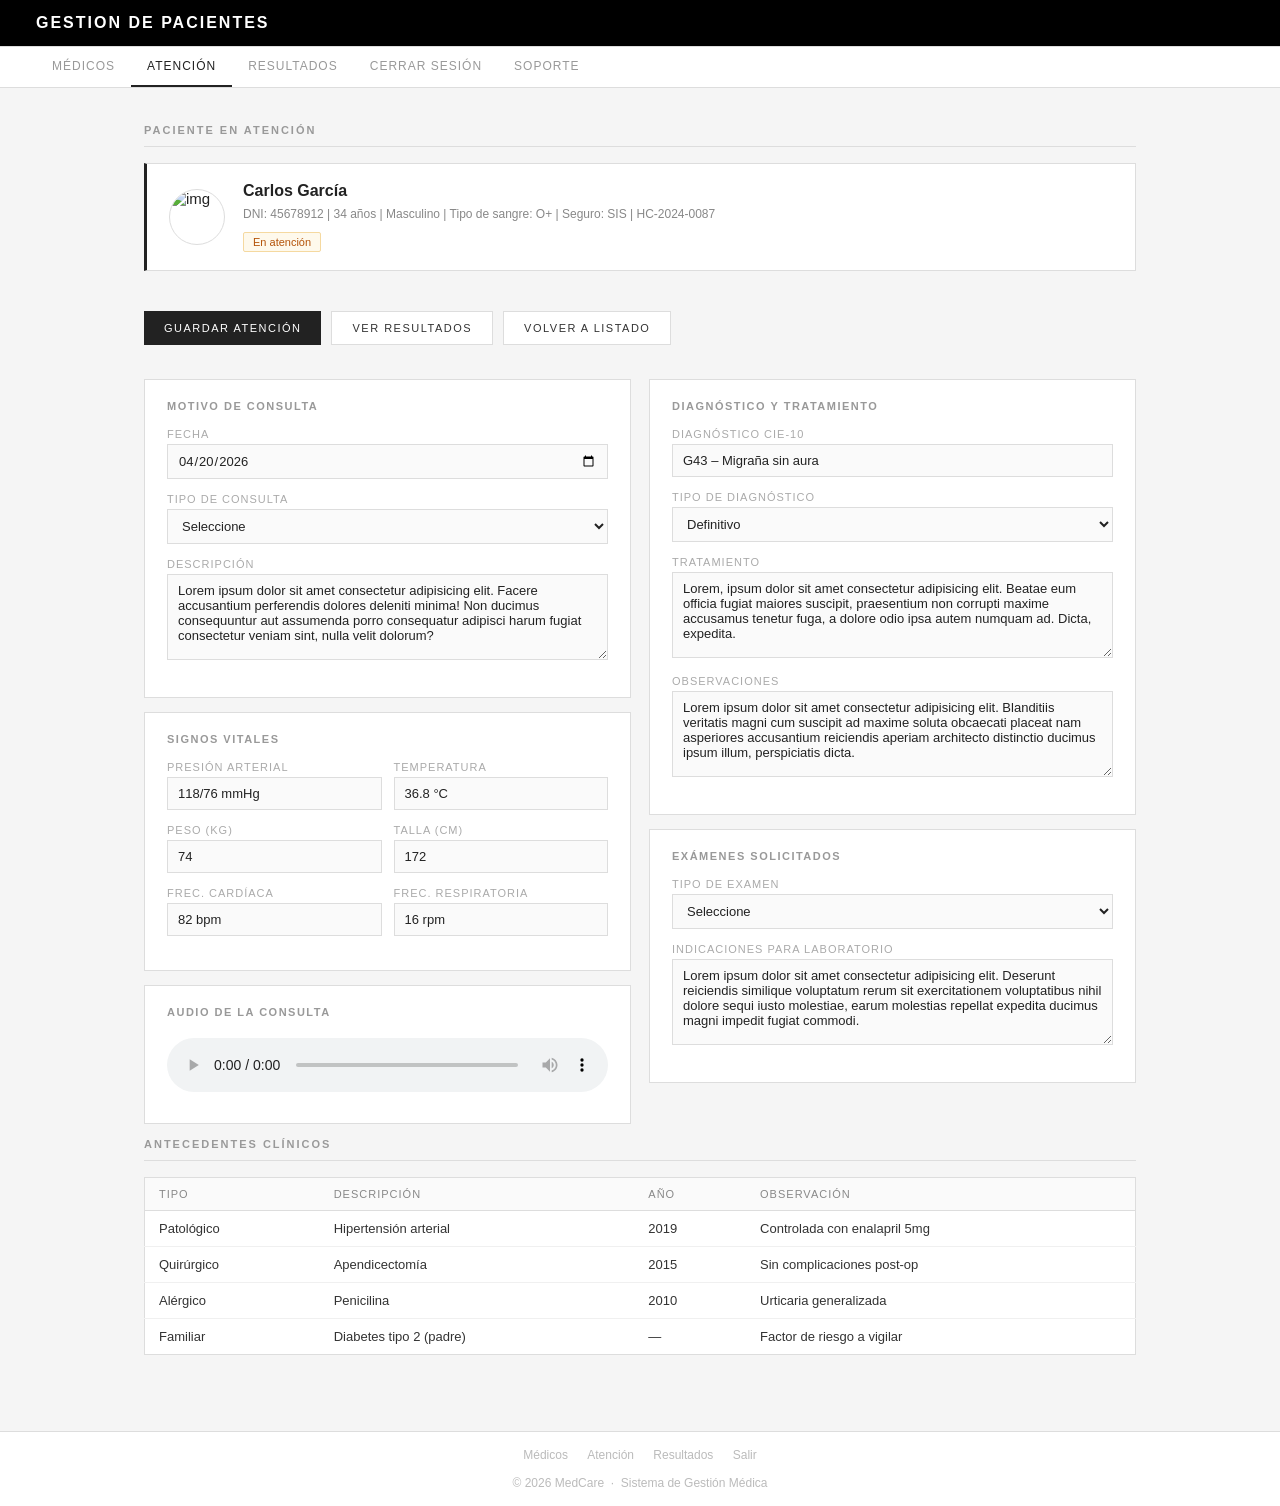
==== atencion.html @ 83760e90 "Add files via upload" ====
<!DOCTYPE html>
<html lang="es">
<head>
  <meta charset="UTF-8" />
  <meta name="viewport" content="width=device-width, initial-scale=1.0" />
  <meta name="description" content="Gestion de Pacientes" />
  <meta name="author" content="efernandez" />
 <title>Atencion</title>
  <style>
    * { box-sizing: border-box; margin: 0; padding: 0; }

    body {
      background-color: #f5f5f5;
      font-family: Arial, sans-serif;
      font-size: 15px;
      color: #222;
      min-height: 100vh;
      display: flex;
      flex-direction: column;
    }

    a { color: #1a56a0; text-decoration: none; }
    a:hover { text-decoration: underline; }

    /* HEADER */
    header {
      background-color: black;
      border-bottom: 1px solid #ddd;
      padding: 14px 36px;
      display: flex;
      align-items: center;
      justify-content: space-between;
    }
    header h1 {
      font-size: 16px;
      font-weight: bold;
      letter-spacing: 2px;
      text-transform: uppercase;
      color: white;
    }
    header span { font-size: 12px; color: #999; }

    /* NAV */
    nav {
      background-color: #fff;
      border-bottom: 1px solid #ddd;
      padding: 0 36px;
    }
    nav ul { list-style: none; display: flex; }
    nav ul li a {
      display: block;
      padding: 12px 16px;
      font-size: 12px;
      letter-spacing: 1px;
      text-transform: uppercase;
      color: #999;
      border-bottom: 2px solid transparent;
    }
    nav ul li a:hover { color: #222; text-decoration: none; }
    nav ul li a.activo { color: #222; border-bottom-color: #222; }

    /* MAIN */
    main {
      flex: 1;
      max-width: 1040px;
      margin: 36px auto;
      padding: 0 24px;
      width: 100%;
    }

    /* SECCIÓN */
    section { margin-bottom: 40px; }
    section h2 {
      font-size: 11px;
      letter-spacing: 2px;
      text-transform: uppercase;
      color: #999;
      margin-bottom: 16px;
      padding-bottom: 10px;
      border-bottom: 1px solid #ddd;
    }

    /* CARD PACIENTE */
    .paciente-card {
      background-color: #fff;
      border: 1px solid #ddd;
      border-left: 3px solid #222;
      padding: 18px 22px;
      display: flex;
      align-items: center;
      gap: 18px;
    }
    .paciente-card img {
      width: 56px; height: 56px;
      border-radius: 50%;
      border: 1px solid #ddd;
      object-fit: cover;
    }
    .pac-nombre { font-size: 16px; font-weight: bold; margin-bottom: 4px; }
    .pac-datos  { font-size: 12px; color: #888; line-height: 1.8; }

    .badge {
      font-size: 11px;
      padding: 3px 9px;
      border-radius: 2px;
      display: inline-block;
      margin-top: 6px;
    }
    .b-naranja { background-color: #fef9ec; color: #b45309; border: 1px solid #f5d9a0; }
    .b-verde   { background-color: #eef6ee; color: #2e7d32; border: 1px solid #c3e6c3; }

    /* DOS COLUMNAS */
    .dos-col { display: flex; gap: 18px; flex-wrap: wrap; }
    .col { flex: 1; min-width: 280px; }

    /* BLOQUE */
    .bloque {
      background-color: #fff;
      border: 1px solid #ddd;
      padding: 20px 22px;
      margin-bottom: 14px;
    }
    .bloque h3 {
      font-size: 11px;
      letter-spacing: 1.5px;
      text-transform: uppercase;
      color: #999;
      margin-bottom: 16px;
    }

    label {
      display: block;
      font-size: 11px;
      letter-spacing: 1px;
      text-transform: uppercase;
      color: #aaa;
      margin-bottom: 4px;
    }

    input[type="text"],
    input[type="number"],
    input[type="date"],
    select,
    textarea {
      width: 100%;
      background-color: #fafafa;
      border: 1px solid #ddd;
      color: #222;
      font-family: Arial, sans-serif;
      font-size: 13px;
      padding: 8px 10px;
      margin-bottom: 14px;
      outline: none;
    }
    input:focus, select:focus, textarea:focus { border-color: #1a56a0; }
    select option { background: #fff; }
    textarea { resize: vertical; min-height: 86px; }

    .fila2 { display: flex; gap: 12px; }
    .fila2 > div { flex: 1; }

    /* AUDIO */
    audio {
      width: 100%;
      margin-bottom: 8px;
      margin-top: 4px;
    }
    .nota-media {
      font-size: 11px;
      color: #bbb;
      margin-bottom: 4px;
    }

    /* TABLA */
    table {
      width: 100%;
      border-collapse: collapse;
      font-size: 13px;
      background-color: #fff;
      border: 1px solid #ddd;
    }
    th {
      background-color: #fafafa;
      color: #888;
      font-size: 11px;
      letter-spacing: 1px;
      text-transform: uppercase;
      padding: 10px 14px;
      text-align: left;
      border-bottom: 1px solid #ddd;
      font-weight: normal;
    }
    td {
      padding: 10px 14px;
      border-bottom: 1px solid #f0f0f0;
      color: #333;
    }
    tbody tr:last-child td { border-bottom: none; }
    tbody tr:hover td { background-color: #fafafa; }

    /* BOTONES */
    .botones { display: flex; gap: 10px; flex-wrap: wrap; margin-top: 6px; }
    .btn {
      font-family: Arial, sans-serif;
      font-size: 11px;
      letter-spacing: 1.5px;
      text-transform: uppercase;
      padding: 10px 20px;
      border: none;
      cursor: pointer;
    }
    .btn-primario  { background-color: #222; color: #fff; }
    .btn-primario:hover  { background-color: #1a56a0; }
    .btn-secundario { background-color: #fff; color: #333; border: 1px solid #ddd; }
    .btn-secundario:hover { border-color: #888; }
    .btn-danger { background-color: #fff; color: #b91c1c; border: 1px solid #f0c0c0; }
    .btn-danger:hover { background-color: #fff5f5; }

    /* FOOTER */
    footer {
      background-color: #fff;
      border-top: 1px solid #ddd;
      text-align: center;
      padding: 16px;
      font-size: 12px;
      color: #bbb;
    }
    footer a { color: #bbb; margin: 0 8px; }
    footer a:hover { color: #222; text-decoration: none; }
  </style>
</head>
<body>

  <header>
  
    <h1>GESTION DE PACIENTES</h1>
  
  </header>

  <nav>
    <ul>
      <li><a href="medicos.html">Médicos</a></li>
      <li><a href="atencion.html" class="activo">Atención</a></li>
      <li><a href="resultados.html">Resultados</a></li>
      <li><a href="index.html">Cerrar sesión</a></li>
      <li><a href="soporte.html">Soporte</a></li>
    </ul>
  </nav>

  <main>

    <section>
      <h2>Paciente en atención</h2>
      <div class="paciente-card">
        <img src="https://randomuser.me/api/portraits/men/32.jpg" alt="img" />
        <div>
          <div class="pac-nombre">Carlos García</div>
          <div class="pac-datos">
            DNI: 45678912 | 34 años | Masculino |
            Tipo de sangre: O+ | Seguro: SIS | HC-2024-0087
          </div>
          <span class="badge b-naranja">En atención</span>
        </div>
      </div>
    </section>

     <div class="botones">
      <button class="btn btn-primario">Guardar atención</button>
      <a href="resultados.html"><button class="btn btn-secundario">Ver resultados</button></a>
      <a href="medicos.html"><button class="btn btn-secundario">Volver a Listado</button></a>
    </div>
    <br /><br />

    <div class="dos-col">

      <!-- COLUMNA IZQUIERDA -->
      <div class="col">

        <div class="bloque">
          <h3>Motivo de consulta</h3>
          <label for="fecha">Fecha</label>
          <input type="date" id="fecha" value="2026-04-20" />
          <label for="motivo">Tipo de consulta</label>
          <select id="motivo">
            <option value="" disabled selected>Seleccione</option>
            <option>Control general</option>
            <option>Emergencia</option>
            <option>Seguimiento</option>
            <option>Otro</option>
          </select>
          <label for="descripcion">Descripción</label>
          <textarea id="descripcion">Lorem ipsum dolor sit amet consectetur adipisicing elit. Facere accusantium perferendis dolores deleniti minima! Non ducimus consequuntur aut assumenda porro consequatur adipisci harum fugiat consectetur veniam sint, nulla velit dolorum?</textarea>
        </div>

        <div class="bloque">
          <h3>Signos vitales</h3>
          <div class="fila2">
            <div>
              <label>Presión arterial</label>
              <input type="text" value="118/76 mmHg" />
            </div>
            <div>
              <label>Temperatura</label>
              <input type="text" value="36.8 °C" />
            </div>
          </div>
          <div class="fila2">
            <div>
              <label>Peso (kg)</label>
              <input type="number" value="74" />
            </div>
            <div>
              <label>Talla (cm)</label>
              <input type="number" value="172" />
            </div>
          </div>
          <div class="fila2">
            <div>
              <label>Frec. cardíaca</label>
              <input type="text" value="82 bpm" />
            </div>
            <div>
              <label>Frec. respiratoria</label>
              <input type="text" value="16 rpm" />
            </div>
          </div>
        </div>

        <div class="bloque">
          <h3>Audio de la consulta</h3>
          <audio controls>
            <source src="https://www.soundhelix.com/examples/mp3/SoundHelix-Song-1.mp3" type="audio/mpeg" />
            Tu navegador no soporta el elemento de audio.
          </audio>
        
        </div>

      </div>

      <!-- COLUMNA DERECHA -->
      <div class="col">

        <div class="bloque">
          <h3>Diagnóstico y tratamiento</h3>
          <label>Diagnóstico CIE-10</label>
          <input type="text" value="G43 – Migraña sin aura" />
          <label>Tipo de diagnóstico</label>
          <select>
            <option selected>Definitivo</option>
            <option>Presuntivo</option>
            <option>Descartado</option>
          </select>
          <label>Tratamiento</label>
          <textarea>Lorem, ipsum dolor sit amet consectetur adipisicing elit. Beatae eum officia fugiat maiores suscipit, praesentium non corrupti maxime accusamus tenetur fuga, a dolore odio ipsa autem numquam ad. Dicta, expedita.</textarea>
          <label>Observaciones</label>
          <textarea>Lorem ipsum dolor sit amet consectetur adipisicing elit. Blanditiis veritatis magni cum suscipit ad maxime soluta obcaecati placeat nam asperiores accusantium reiciendis aperiam architecto distinctio ducimus ipsum illum, perspiciatis dicta.</textarea>
        </div>

        <div class="bloque">
          <h3>Exámenes solicitados</h3>
          <label>Tipo de examen</label>
          <select>
            <option value="" disabled selected>Seleccione</option>
            <option>Hemograma completo</option>
            <option>Radiografía de cráneo</option>
            <option>Ecografía abdominal</option>
            <option>Glucosa en sangre</option>
            <option>Otro</option>
          </select>
          <label>Indicaciones para laboratorio</label>
          <textarea>Lorem ipsum dolor sit amet consectetur adipisicing elit. Deserunt reiciendis similique voluptatum rerum sit exercitationem voluptatibus nihil dolore sequi iusto molestiae, earum molestias repellat expedita ducimus magni impedit fugiat commodi.</textarea>
         
        </div>

      </div>
    </div>

    <!-- ANTECEDENTES -->
    <section>
      <h2>Antecedentes clínicos</h2>
      <table>
        <thead>
          <tr>
            <th>Tipo</th>
            <th>Descripción</th>
            <th>Año</th>
            <th>Observación</th>
          </tr>
        </thead>
        <tbody>
          <tr>
            <td>Patológico</td>
            <td>Hipertensión arterial</td>
            <td>2019</td>
            <td>Controlada con enalapril 5mg</td>
          </tr>
          <tr>
            <td>Quirúrgico</td>
            <td>Apendicectomía</td>
            <td>2015</td>
            <td>Sin complicaciones post-op</td>
          </tr>
          <tr>
            <td>Alérgico</td>
            <td>Penicilina</td>
            <td>2010</td>
            <td>Urticaria generalizada</td>
          </tr>
          <tr>
            <td>Familiar</td>
            <td>Diabetes tipo 2 (padre)</td>
            <td>—</td>
            <td>Factor de riesgo a vigilar</td>
          </tr>
        </tbody>
      </table>
    </section>

   


  </main>

  <footer>
    <a href="medicos.html">Médicos</a>
    <a href="atencion.html">Atención</a>
    <a href="resultados.html">Resultados</a>
    <a href="index.html">Salir</a>
    <br /><br />
    &copy; 2026 MedCare &nbsp;&middot;&nbsp; Sistema de Gestión Médica
  </footer>

</body>
</html>
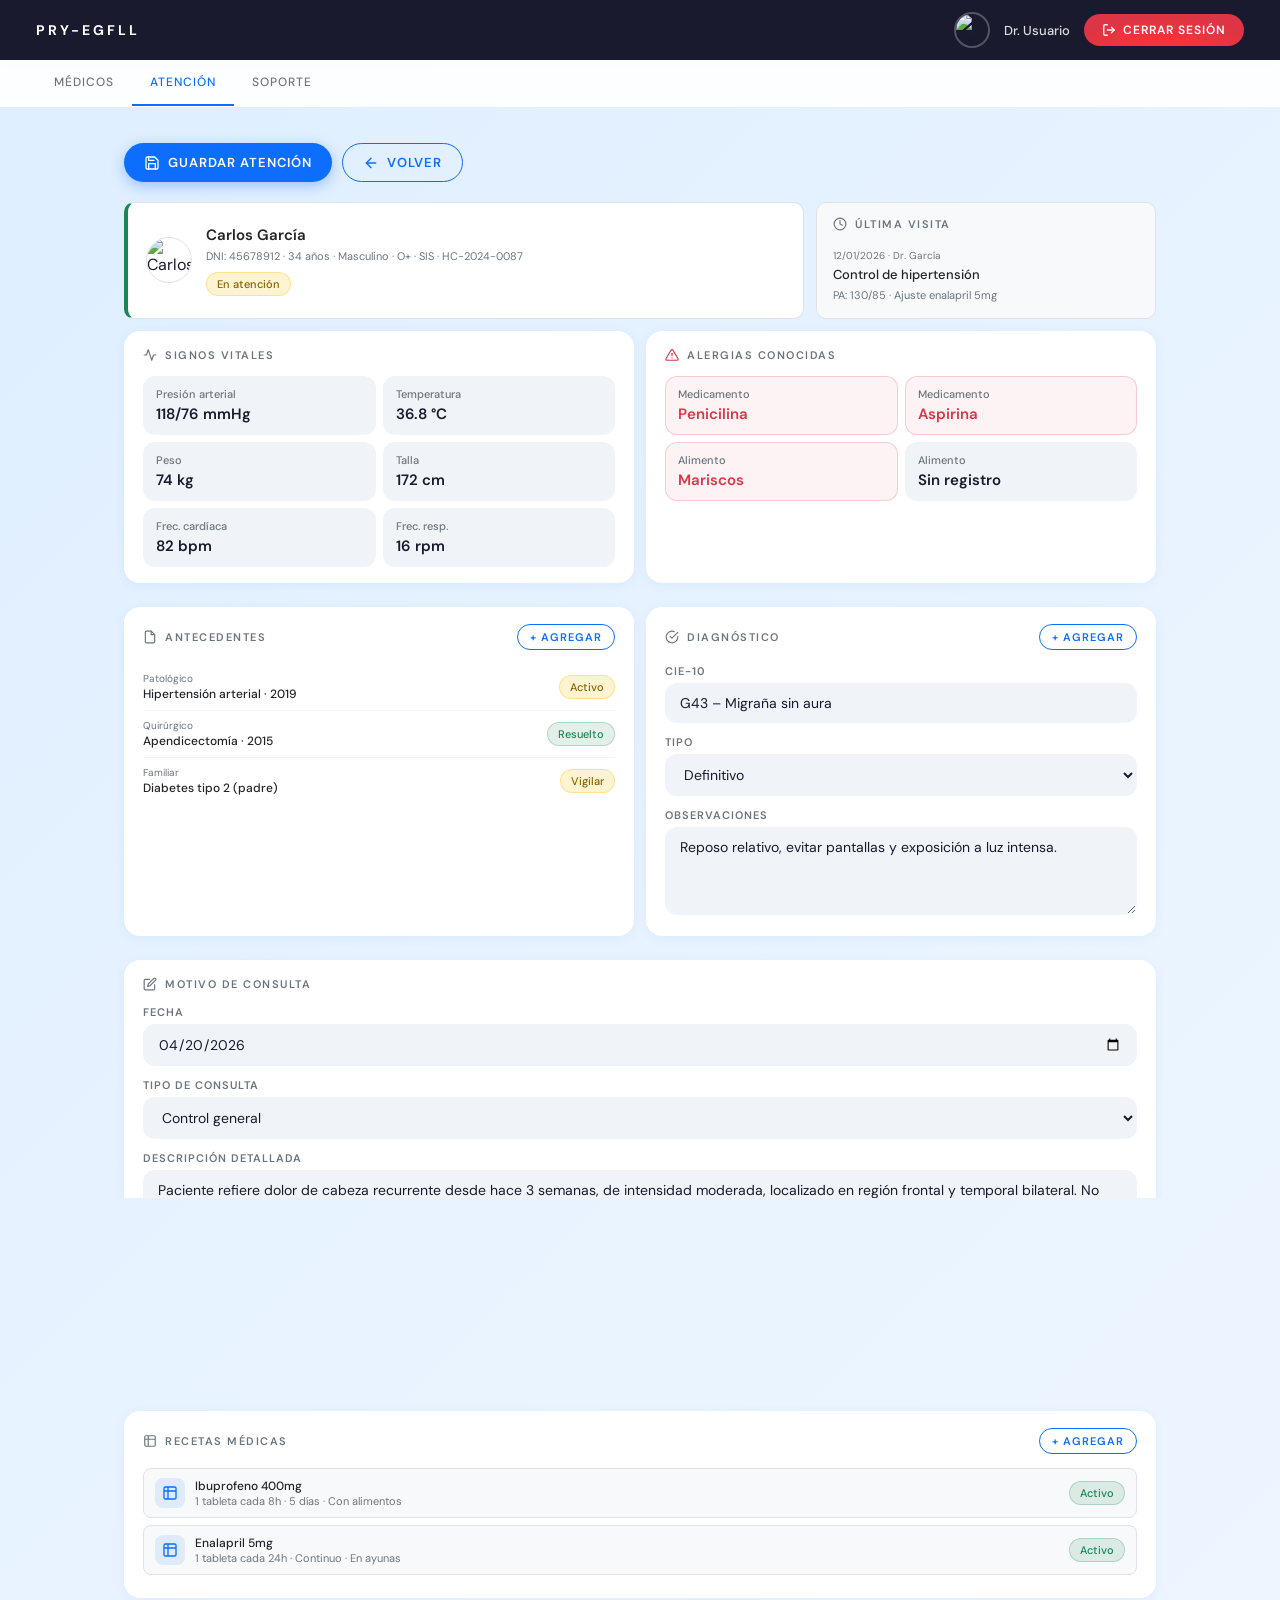
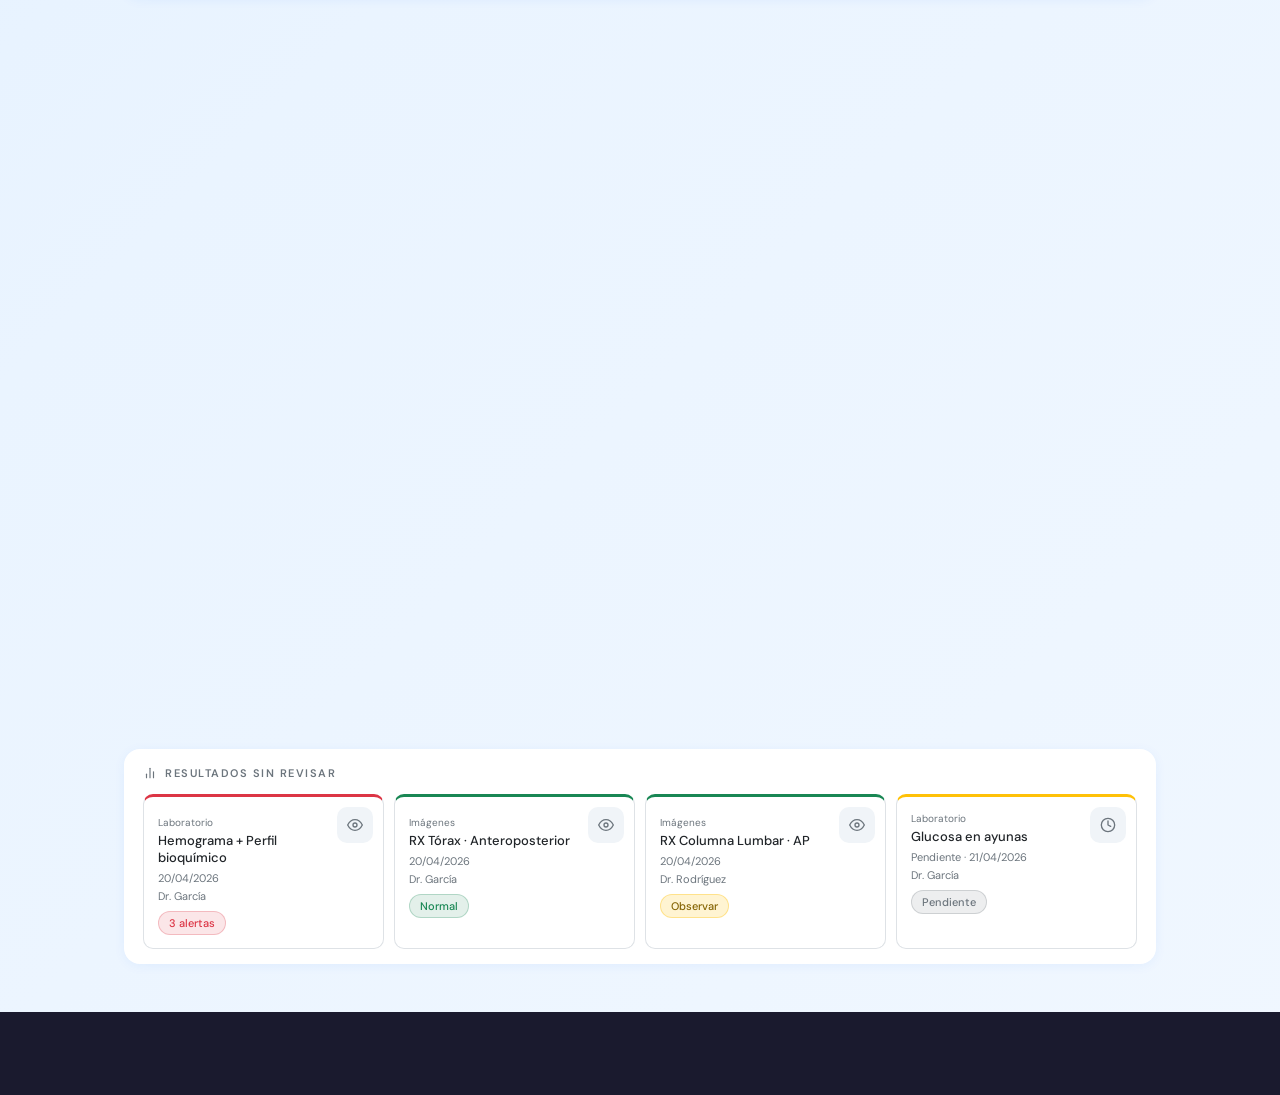
==== commit 4af062a3: "Add files via upload" ====
--- a/atencion.html
+++ b/atencion.html
@@ -3,431 +3,323 @@
 <head>
   <meta charset="UTF-8" />
   <meta name="viewport" content="width=device-width, initial-scale=1.0" />
-  <meta name="description" content="Gestion de Pacientes" />
+  <meta name="description" content="PRY-EGFLL — Atención médica" />
   <meta name="author" content="efernandez" />
- <title>Atencion</title>
-  <style>
-    * { box-sizing: border-box; margin: 0; padding: 0; }
-
-    body {
-      background-color: #f5f5f5;
-      font-family: Arial, sans-serif;
-      font-size: 15px;
-      color: #222;
-      min-height: 100vh;
-      display: flex;
-      flex-direction: column;
-    }
-
-    a { color: #1a56a0; text-decoration: none; }
-    a:hover { text-decoration: underline; }
-
-    /* HEADER */
-    header {
-      background-color: black;
-      border-bottom: 1px solid #ddd;
-      padding: 14px 36px;
-      display: flex;
-      align-items: center;
-      justify-content: space-between;
-    }
-    header h1 {
-      font-size: 16px;
-      font-weight: bold;
-      letter-spacing: 2px;
-      text-transform: uppercase;
-      color: white;
-    }
-    header span { font-size: 12px; color: #999; }
-
-    /* NAV */
-    nav {
-      background-color: #fff;
-      border-bottom: 1px solid #ddd;
-      padding: 0 36px;
-    }
-    nav ul { list-style: none; display: flex; }
-    nav ul li a {
-      display: block;
-      padding: 12px 16px;
-      font-size: 12px;
-      letter-spacing: 1px;
-      text-transform: uppercase;
-      color: #999;
-      border-bottom: 2px solid transparent;
-    }
-    nav ul li a:hover { color: #222; text-decoration: none; }
-    nav ul li a.activo { color: #222; border-bottom-color: #222; }
-
-    /* MAIN */
-    main {
-      flex: 1;
-      max-width: 1040px;
-      margin: 36px auto;
-      padding: 0 24px;
-      width: 100%;
-    }
-
-    /* SECCIÓN */
-    section { margin-bottom: 40px; }
-    section h2 {
-      font-size: 11px;
-      letter-spacing: 2px;
-      text-transform: uppercase;
-      color: #999;
-      margin-bottom: 16px;
-      padding-bottom: 10px;
-      border-bottom: 1px solid #ddd;
-    }
-
-    /* CARD PACIENTE */
-    .paciente-card {
-      background-color: #fff;
-      border: 1px solid #ddd;
-      border-left: 3px solid #222;
-      padding: 18px 22px;
-      display: flex;
-      align-items: center;
-      gap: 18px;
-    }
-    .paciente-card img {
-      width: 56px; height: 56px;
-      border-radius: 50%;
-      border: 1px solid #ddd;
-      object-fit: cover;
-    }
-    .pac-nombre { font-size: 16px; font-weight: bold; margin-bottom: 4px; }
-    .pac-datos  { font-size: 12px; color: #888; line-height: 1.8; }
-
-    .badge {
-      font-size: 11px;
-      padding: 3px 9px;
-      border-radius: 2px;
-      display: inline-block;
-      margin-top: 6px;
-    }
-    .b-naranja { background-color: #fef9ec; color: #b45309; border: 1px solid #f5d9a0; }
-    .b-verde   { background-color: #eef6ee; color: #2e7d32; border: 1px solid #c3e6c3; }
-
-    /* DOS COLUMNAS */
-    .dos-col { display: flex; gap: 18px; flex-wrap: wrap; }
-    .col { flex: 1; min-width: 280px; }
-
-    /* BLOQUE */
-    .bloque {
-      background-color: #fff;
-      border: 1px solid #ddd;
-      padding: 20px 22px;
-      margin-bottom: 14px;
-    }
-    .bloque h3 {
-      font-size: 11px;
-      letter-spacing: 1.5px;
-      text-transform: uppercase;
-      color: #999;
-      margin-bottom: 16px;
-    }
-
-    label {
-      display: block;
-      font-size: 11px;
-      letter-spacing: 1px;
-      text-transform: uppercase;
-      color: #aaa;
-      margin-bottom: 4px;
-    }
-
-    input[type="text"],
-    input[type="number"],
-    input[type="date"],
-    select,
-    textarea {
-      width: 100%;
-      background-color: #fafafa;
-      border: 1px solid #ddd;
-      color: #222;
-      font-family: Arial, sans-serif;
-      font-size: 13px;
-      padding: 8px 10px;
-      margin-bottom: 14px;
-      outline: none;
-    }
-    input:focus, select:focus, textarea:focus { border-color: #1a56a0; }
-    select option { background: #fff; }
-    textarea { resize: vertical; min-height: 86px; }
-
-    .fila2 { display: flex; gap: 12px; }
-    .fila2 > div { flex: 1; }
-
-    /* AUDIO */
-    audio {
-      width: 100%;
-      margin-bottom: 8px;
-      margin-top: 4px;
-    }
-    .nota-media {
-      font-size: 11px;
-      color: #bbb;
-      margin-bottom: 4px;
-    }
-
-    /* TABLA */
-    table {
-      width: 100%;
-      border-collapse: collapse;
-      font-size: 13px;
-      background-color: #fff;
-      border: 1px solid #ddd;
-    }
-    th {
-      background-color: #fafafa;
-      color: #888;
-      font-size: 11px;
-      letter-spacing: 1px;
-      text-transform: uppercase;
-      padding: 10px 14px;
-      text-align: left;
-      border-bottom: 1px solid #ddd;
-      font-weight: normal;
-    }
-    td {
-      padding: 10px 14px;
-      border-bottom: 1px solid #f0f0f0;
-      color: #333;
-    }
-    tbody tr:last-child td { border-bottom: none; }
-    tbody tr:hover td { background-color: #fafafa; }
-
-    /* BOTONES */
-    .botones { display: flex; gap: 10px; flex-wrap: wrap; margin-top: 6px; }
-    .btn {
-      font-family: Arial, sans-serif;
-      font-size: 11px;
-      letter-spacing: 1.5px;
-      text-transform: uppercase;
-      padding: 10px 20px;
-      border: none;
-      cursor: pointer;
-    }
-    .btn-primario  { background-color: #222; color: #fff; }
-    .btn-primario:hover  { background-color: #1a56a0; }
-    .btn-secundario { background-color: #fff; color: #333; border: 1px solid #ddd; }
-    .btn-secundario:hover { border-color: #888; }
-    .btn-danger { background-color: #fff; color: #b91c1c; border: 1px solid #f0c0c0; }
-    .btn-danger:hover { background-color: #fff5f5; }
-
-    /* FOOTER */
-    footer {
-      background-color: #fff;
-      border-top: 1px solid #ddd;
-      text-align: center;
-      padding: 16px;
-      font-size: 12px;
-      color: #bbb;
-    }
-    footer a { color: #bbb; margin: 0 8px; }
-    footer a:hover { color: #222; text-decoration: none; }
-  </style>
+  <title>PRY-EGFLL — Atención</title>
+  <link rel="stylesheet" href="css/global.css" />
+  <link rel="stylesheet" href="css/animations.css" />
+  <link rel="stylesheet" href="css/atencion.css" />
+  <link rel="stylesheet" href="css/atencion.animations.css" />
 </head>
 <body>
 
   <header>
-  
-    <h1>GESTION DE PACIENTES</h1>
-  
+    <h1>PRY-EGFLL</h1>
+    <div class="header-user">
+      <img class="header-avatar" src="https://picsum.photos/300/300?1" alt="Usuario" />
+      <span class="header-name">Dr. Usuario</span>
+      <a href="index.html">
+        <button class="btn-logout" type="button">
+          <svg width="14" height="14" viewBox="0 0 24 24" fill="none" stroke="currentColor" stroke-width="2.2" stroke-linecap="round" stroke-linejoin="round"><path d="M9 21H5a2 2 0 0 1-2-2V5a2 2 0 0 1 2-2h4"/><polyline points="16 17 21 12 16 7"/><line x1="21" y1="12" x2="9" y2="12"/></svg>
+          <span>Cerrar sesión</span>
+        </button>
+      </a>
+    </div>
   </header>
 
   <nav>
     <ul>
       <li><a href="medicos.html">Médicos</a></li>
       <li><a href="atencion.html" class="activo">Atención</a></li>
-      <li><a href="resultados.html">Resultados</a></li>
-      <li><a href="index.html">Cerrar sesión</a></li>
       <li><a href="soporte.html">Soporte</a></li>
     </ul>
   </nav>
 
   <main>
 
-    <section>
-      <h2>Paciente en atención</h2>
-      <div class="paciente-card">
-        <img src="https://randomuser.me/api/portraits/men/32.jpg" alt="img" />
+    <!-- acciones principales -->
+    <div class="btn-group">
+      <button class="btn btn-primary">
+        <svg width="16" height="16" viewBox="0 0 24 24" fill="none" stroke="currentColor" stroke-width="2" stroke-linecap="round" stroke-linejoin="round"><path d="M19 21H5a2 2 0 0 1-2-2V5a2 2 0 0 1 2-2h11l5 5v11a2 2 0 0 1-2 2z"/><polyline points="17 21 17 13 7 13 7 21"/><polyline points="7 3 7 8 15 8"/></svg>
+        Guardar atención
+      </button>
+      <a href="medicos.html">
+        <button class="btn btn-outline">
+          <svg width="16" height="16" viewBox="0 0 24 24" fill="none" stroke="currentColor" stroke-width="2" stroke-linecap="round" stroke-linejoin="round"><line x1="19" y1="12" x2="5" y2="12"/><polyline points="12 19 5 12 12 5"/></svg>
+          Volver
+        </button>
+      </a>
+    </div>
+
+    <!-- FILA 1 — paciente + última visita -->
+    <div class="g-pac zona-1" style="gap:12px; margin-bottom:12px;">
+      <div class="pac-header">
+        <img src="https://picsum.photos/300/300?1" alt="Carlos García" />
         <div>
           <div class="pac-nombre">Carlos García</div>
-          <div class="pac-datos">
-            DNI: 45678912 | 34 años | Masculino |
-            Tipo de sangre: O+ | Seguro: SIS | HC-2024-0087
-          </div>
-          <span class="badge b-naranja">En atención</span>
-        </div>
-      </div>
-    </section>
-
-     <div class="botones">
-      <button class="btn btn-primario">Guardar atención</button>
-      <a href="resultados.html"><button class="btn btn-secundario">Ver resultados</button></a>
-      <a href="medicos.html"><button class="btn btn-secundario">Volver a Listado</button></a>
-    </div>
-    <br /><br />
-
-    <div class="dos-col">
-
-      <!-- COLUMNA IZQUIERDA -->
-      <div class="col">
-
-        <div class="bloque">
-          <h3>Motivo de consulta</h3>
-          <label for="fecha">Fecha</label>
-          <input type="date" id="fecha" value="2026-04-20" />
-          <label for="motivo">Tipo de consulta</label>
-          <select id="motivo">
-            <option value="" disabled selected>Seleccione</option>
-            <option>Control general</option>
-            <option>Emergencia</option>
-            <option>Seguimiento</option>
-            <option>Otro</option>
-          </select>
-          <label for="descripcion">Descripción</label>
-          <textarea id="descripcion">Lorem ipsum dolor sit amet consectetur adipisicing elit. Facere accusantium perferendis dolores deleniti minima! Non ducimus consequuntur aut assumenda porro consequatur adipisci harum fugiat consectetur veniam sint, nulla velit dolorum?</textarea>
-        </div>
-
-        <div class="bloque">
-          <h3>Signos vitales</h3>
-          <div class="fila2">
-            <div>
-              <label>Presión arterial</label>
-              <input type="text" value="118/76 mmHg" />
-            </div>
-            <div>
-              <label>Temperatura</label>
-              <input type="text" value="36.8 °C" />
-            </div>
-          </div>
-          <div class="fila2">
-            <div>
-              <label>Peso (kg)</label>
-              <input type="number" value="74" />
-            </div>
-            <div>
-              <label>Talla (cm)</label>
-              <input type="number" value="172" />
-            </div>
-          </div>
-          <div class="fila2">
-            <div>
-              <label>Frec. cardíaca</label>
-              <input type="text" value="82 bpm" />
-            </div>
-            <div>
-              <label>Frec. respiratoria</label>
-              <input type="text" value="16 rpm" />
-            </div>
-          </div>
-        </div>
-
-        <div class="bloque">
-          <h3>Audio de la consulta</h3>
-          <audio controls>
-            <source src="https://www.soundhelix.com/examples/mp3/SoundHelix-Song-1.mp3" type="audio/mpeg" />
-            Tu navegador no soporta el elemento de audio.
-          </audio>
-        
-        </div>
-
-      </div>
-
-      <!-- COLUMNA DERECHA -->
-      <div class="col">
-
-        <div class="bloque">
-          <h3>Diagnóstico y tratamiento</h3>
-          <label>Diagnóstico CIE-10</label>
-          <input type="text" value="G43 – Migraña sin aura" />
-          <label>Tipo de diagnóstico</label>
-          <select>
-            <option selected>Definitivo</option>
-            <option>Presuntivo</option>
-            <option>Descartado</option>
-          </select>
-          <label>Tratamiento</label>
-          <textarea>Lorem, ipsum dolor sit amet consectetur adipisicing elit. Beatae eum officia fugiat maiores suscipit, praesentium non corrupti maxime accusamus tenetur fuga, a dolore odio ipsa autem numquam ad. Dicta, expedita.</textarea>
-          <label>Observaciones</label>
-          <textarea>Lorem ipsum dolor sit amet consectetur adipisicing elit. Blanditiis veritatis magni cum suscipit ad maxime soluta obcaecati placeat nam asperiores accusantium reiciendis aperiam architecto distinctio ducimus ipsum illum, perspiciatis dicta.</textarea>
-        </div>
-
-        <div class="bloque">
-          <h3>Exámenes solicitados</h3>
-          <label>Tipo de examen</label>
-          <select>
-            <option value="" disabled selected>Seleccione</option>
-            <option>Hemograma completo</option>
-            <option>Radiografía de cráneo</option>
-            <option>Ecografía abdominal</option>
-            <option>Glucosa en sangre</option>
-            <option>Otro</option>
-          </select>
-          <label>Indicaciones para laboratorio</label>
-          <textarea>Lorem ipsum dolor sit amet consectetur adipisicing elit. Deserunt reiciendis similique voluptatum rerum sit exercitationem voluptatibus nihil dolore sequi iusto molestiae, earum molestias repellat expedita ducimus magni impedit fugiat commodi.</textarea>
-         
-        </div>
-
-      </div>
-    </div>
-
-    <!-- ANTECEDENTES -->
-    <section>
-      <h2>Antecedentes clínicos</h2>
-      <table>
-        <thead>
-          <tr>
-            <th>Tipo</th>
-            <th>Descripción</th>
-            <th>Año</th>
-            <th>Observación</th>
-          </tr>
-        </thead>
-        <tbody>
-          <tr>
-            <td>Patológico</td>
-            <td>Hipertensión arterial</td>
-            <td>2019</td>
-            <td>Controlada con enalapril 5mg</td>
-          </tr>
-          <tr>
-            <td>Quirúrgico</td>
-            <td>Apendicectomía</td>
-            <td>2015</td>
-            <td>Sin complicaciones post-op</td>
-          </tr>
-          <tr>
-            <td>Alérgico</td>
-            <td>Penicilina</td>
-            <td>2010</td>
-            <td>Urticaria generalizada</td>
-          </tr>
-          <tr>
-            <td>Familiar</td>
-            <td>Diabetes tipo 2 (padre)</td>
-            <td>—</td>
-            <td>Factor de riesgo a vigilar</td>
-          </tr>
-        </tbody>
-      </table>
-    </section>
-
-   
-
+          <div class="pac-meta">DNI: 45678912 · 34 años · Masculino · O+ · SIS · HC-2024-0087</div>
+          <span class="badge b-warning" style="margin-top:6px">En atención</span>
+        </div>
+      </div>
+      <div class="visita-mini">
+        <div class="bloque-titulo">
+          <div class="bloque-titulo-left">
+            <svg width="14" height="14" viewBox="0 0 24 24" fill="none" stroke="#6c757d" stroke-width="2" stroke-linecap="round" stroke-linejoin="round"><circle cx="12" cy="12" r="10"/><polyline points="12 6 12 12 16 14"/></svg>
+            Última visita
+          </div>
+        </div>
+        <div class="visita-fecha">12/01/2026 · Dr. García</div>
+        <div class="visita-motivo">Control de hipertensión</div>
+        <div class="visita-det">PA: 130/85 · Ajuste enalapril 5mg</div>
+      </div>
+    </div>
+
+    <!-- FILA 2 — signos vitales + alergias -->
+    <div class="g-half zona-2" style="margin-bottom:12px;">
+      <div class="bloque">
+        <div class="bloque-titulo">
+          <div class="bloque-titulo-left">
+            <svg width="14" height="14" viewBox="0 0 24 24" fill="none" stroke="#6c757d" stroke-width="2" stroke-linecap="round" stroke-linejoin="round"><polyline points="22 12 18 12 15 21 9 3 6 12 2 12"/></svg>
+            Signos vitales
+          </div>
+        </div>
+        <div class="chips-grid">
+          <div class="chip"><div class="chip-label">Presión arterial</div><div class="chip-valor">118/76 mmHg</div></div>
+          <div class="chip"><div class="chip-label">Temperatura</div><div class="chip-valor">36.8 °C</div></div>
+          <div class="chip"><div class="chip-label">Peso</div><div class="chip-valor">74 kg</div></div>
+          <div class="chip"><div class="chip-label">Talla</div><div class="chip-valor">172 cm</div></div>
+          <div class="chip"><div class="chip-label">Frec. cardíaca</div><div class="chip-valor">82 bpm</div></div>
+          <div class="chip"><div class="chip-label">Frec. resp.</div><div class="chip-valor">16 rpm</div></div>
+        </div>
+      </div>
+      <div class="bloque">
+        <div class="bloque-titulo">
+          <div class="bloque-titulo-left">
+            <svg width="14" height="14" viewBox="0 0 24 24" fill="none" stroke="#dc3545" stroke-width="2" stroke-linecap="round" stroke-linejoin="round"><path d="M10.29 3.86L1.82 18a2 2 0 0 0 1.71 3h16.94a2 2 0 0 0 1.71-3L13.71 3.86a2 2 0 0 0-3.42 0z"/><line x1="12" y1="9" x2="12" y2="13"/><line x1="12" y1="17" x2="12.01" y2="17"/></svg>
+            Alergias conocidas
+          </div>
+        </div>
+        <div class="chips-grid">
+          <div class="chip alerta"><div class="chip-label">Medicamento</div><div class="chip-valor danger">Penicilina</div></div>
+          <div class="chip alerta"><div class="chip-label">Medicamento</div><div class="chip-valor danger">Aspirina</div></div>
+          <div class="chip alerta"><div class="chip-label">Alimento</div><div class="chip-valor danger">Mariscos</div></div>
+          <div class="chip"><div class="chip-label">Alimento</div><div class="chip-valor">Sin registro</div></div>
+        </div>
+      </div>
+    </div>
+
+    <!-- FILA 3 — antecedentes + diagnóstico -->
+    <div class="g-half zona-3" style="margin-bottom:12px;">
+      <div class="bloque">
+        <div class="bloque-titulo">
+          <div class="bloque-titulo-left">
+            <svg width="14" height="14" viewBox="0 0 24 24" fill="none" stroke="#6c757d" stroke-width="2" stroke-linecap="round" stroke-linejoin="round"><path d="M14 2H6a2 2 0 0 0-2 2v16a2 2 0 0 0 2 2h12a2 2 0 0 0 2-2V8z"/><polyline points="14 2 14 8 20 8"/></svg>
+            Antecedentes
+          </div>
+          <button class="btn btn-outline" style="padding:5px 12px; font-size:11px;">+ Agregar</button>
+        </div>
+        <div class="ante-item"><div><div class="ante-tipo">Patológico</div><div class="ante-desc">Hipertensión arterial · 2019</div></div><span class="badge b-warning">Activo</span></div>
+        <div class="ante-item"><div><div class="ante-tipo">Quirúrgico</div><div class="ante-desc">Apendicectomía · 2015</div></div><span class="badge b-success">Resuelto</span></div>
+        <div class="ante-item"><div><div class="ante-tipo">Familiar</div><div class="ante-desc">Diabetes tipo 2 (padre)</div></div><span class="badge b-warning">Vigilar</span></div>
+      </div>
+      <div class="bloque">
+        <div class="bloque-titulo">
+          <div class="bloque-titulo-left">
+            <svg width="14" height="14" viewBox="0 0 24 24" fill="none" stroke="#6c757d" stroke-width="2" stroke-linecap="round" stroke-linejoin="round"><path d="M22 11.08V12a10 10 0 1 1-5.93-9.14"/><polyline points="22 4 12 14.01 9 11.01"/></svg>
+            Diagnóstico
+          </div>
+          <button class="btn btn-outline" style="padding:5px 12px; font-size:11px;">+ Agregar</button>
+        </div>
+        <label class="f-label">CIE-10</label>
+        <input type="text" value="G43 – Migraña sin aura" />
+        <label class="f-label">Tipo</label>
+        <select><option>Definitivo</option><option>Presuntivo</option><option>Descartado</option></select>
+        <label class="f-label">Observaciones</label>
+        <textarea>Reposo relativo, evitar pantallas y exposición a luz intensa.</textarea>
+      </div>
+    </div>
+
+    <!-- FILA 4 — motivo de consulta + audio -->
+    <div class="bloque zona-4">
+      <div class="bloque-titulo">
+        <div class="bloque-titulo-left">
+          <svg width="14" height="14" viewBox="0 0 24 24" fill="none" stroke="#6c757d" stroke-width="2" stroke-linecap="round" stroke-linejoin="round"><path d="M11 4H4a2 2 0 0 0-2 2v14a2 2 0 0 0 2 2h14a2 2 0 0 0 2-2v-7"/><path d="M18.5 2.5a2.121 2.121 0 0 1 3 3L12 15l-4 1 1-4 9.5-9.5z"/></svg>
+          Motivo de consulta
+        </div>
+      </div>
+      <label class="f-label">Fecha</label>
+      <input type="date" value="2026-04-20" />
+      <label class="f-label">Tipo de consulta</label>
+      <select><option>Control general</option><option>Emergencia</option><option>Seguimiento</option></select>
+      <label class="f-label">Descripción detallada</label>
+      <textarea style="min-height:110px;">Paciente refiere dolor de cabeza recurrente desde hace 3 semanas, de intensidad moderada, localizado en región frontal y temporal bilateral. No asociado a náuseas ni vómitos. Empeora con exposición a luz intensa y ruido. Los episodios duran entre 4 y 6 horas y ceden parcialmente con ibuprofeno.</textarea>
+
+      <!-- audio de la consulta -->
+      <label class="f-label">Audio resumen de consulta</label>
+      <audio controls>
+        <source src="https://www.soundhelix.com/examples/mp3/SoundHelix-Song-1.mp3" type="audio/mpeg" />
+        Tu navegador no soporta el elemento de audio.
+      </audio>
+    </div>
+
+    <!-- FILA 5 — recetas -->
+    <div class="bloque zona-5">
+      <div class="bloque-titulo">
+        <div class="bloque-titulo-left">
+          <svg width="14" height="14" viewBox="0 0 24 24" fill="none" stroke="#6c757d" stroke-width="2" stroke-linecap="round" stroke-linejoin="round"><path d="M9 3H5a2 2 0 0 0-2 2v4m6-6h10a2 2 0 0 1 2 2v4M9 3v18m0 0h10a2 2 0 0 0 2-2V9M9 21H5a2 2 0 0 1-2-2V9m0 0h18"/></svg>
+          Recetas médicas
+        </div>
+        <button class="btn btn-outline" style="padding:5px 12px; font-size:11px;">+ Agregar</button>
+      </div>
+      <div class="receta-item">
+        <div class="receta-ico">
+          <svg width="16" height="16" viewBox="0 0 24 24" fill="none" stroke="#0d6efd" stroke-width="2" stroke-linecap="round" stroke-linejoin="round"><path d="M9 3H5a2 2 0 0 0-2 2v4m6-6h10a2 2 0 0 1 2 2v4M9 3v18m0 0h10a2 2 0 0 0 2-2V9M9 21H5a2 2 0 0 1-2-2V9m0 0h18"/></svg>
+        </div>
+        <div style="flex:1"><div class="receta-nombre">Ibuprofeno 400mg</div><div class="receta-dosis">1 tableta cada 8h · 5 días · Con alimentos</div></div>
+        <span class="badge b-success">Activo</span>
+      </div>
+      <div class="receta-item">
+        <div class="receta-ico">
+          <svg width="16" height="16" viewBox="0 0 24 24" fill="none" stroke="#0d6efd" stroke-width="2" stroke-linecap="round" stroke-linejoin="round"><path d="M9 3H5a2 2 0 0 0-2 2v4m6-6h10a2 2 0 0 1 2 2v4M9 3v18m0 0h10a2 2 0 0 0 2-2V9M9 21H5a2 2 0 0 1-2-2V9m0 0h18"/></svg>
+        </div>
+        <div style="flex:1"><div class="receta-nombre">Enalapril 5mg</div><div class="receta-dosis">1 tableta cada 24h · Continuo · En ayunas</div></div>
+        <span class="badge b-success">Activo</span>
+      </div>
+    </div>
+
+    <!-- FILA 6 — laboratorio -->
+    <div class="bloque zona-6">
+      <div class="bloque-titulo">
+        <div class="bloque-titulo-left">
+          <svg width="14" height="14" viewBox="0 0 24 24" fill="none" stroke="#6c757d" stroke-width="2" stroke-linecap="round" stroke-linejoin="round"><path d="M9 3l2 7H5l7 11 7-11h-6l2-7H9z"/></svg>
+          Laboratorio - Solicitado
+        </div>
+        <button class="btn btn-outline" style="padding:5px 12px; font-size:11px;">+ Agregar</button>
+      </div>
+      <div class="exam-row"><div><div class="exam-nombre">Hemograma completo</div><div class="exam-sub">En ayunas · Lab. central</div></div><span class="val-alto">Leucocitos elevados</span></div>
+      <div class="exam-row"><div><div class="exam-nombre">Glucosa en sangre</div><div class="exam-sub">95 mg/dL · Ref: 70–100</div></div><span class="val-ok">Normal</span></div>
+      <div class="exam-row"><div><div class="exam-nombre">Colesterol total</div><div class="exam-sub">218 mg/dL · Ref: &lt;200</div></div><span class="val-alto">Elevado</span></div>
+      <div class="exam-row"><div><div class="exam-nombre">PCR proteína C</div><div class="exam-sub">3.2 mg/L · Ref: &lt;1.0</div></div><span class="val-alto">Elevado</span></div>
+    </div>
+
+    <!-- FILA 7 — imágenes -->
+    <div class="bloque zona-7">
+      <div class="bloque-titulo">
+        <div class="bloque-titulo-left">
+          <svg width="14" height="14" viewBox="0 0 24 24" fill="none" stroke="#6c757d" stroke-width="2" stroke-linecap="round" stroke-linejoin="round"><rect x="3" y="3" width="18" height="18" rx="2" ry="2"/><circle cx="8.5" cy="8.5" r="1.5"/><polyline points="21 15 16 10 5 21"/></svg>
+          Imágenes radiológicas - Solicitadas
+        </div>
+        <button class="btn btn-outline" style="padding:5px 12px; font-size:11px;">+ Agregar</button>
+      </div>
+      <div class="rx-row">
+        <div class="rx-thumb"><svg width="16" height="16" viewBox="0 0 24 24" fill="none" stroke="currentColor" stroke-width="2" stroke-linecap="round" stroke-linejoin="round"><path d="M12 2a10 10 0 0 1 10 10c0 4-2 7-5 9H7c-3-2-5-5-5-9A10 10 0 0 1 12 2z"/><path d="M12 2v20M8 6c0 4 4 6 4 6s4-2 4-6"/></svg></div>
+        <div class="rx-info" style="flex:1"><div class="rx-tipo">RX Tórax · Anteroposterior</div><div class="rx-desc">Siemens Ysio Max · 20/04/2026 · Sin infiltrados.</div></div>
+        <span class="badge b-success">Normal</span>
+      </div>
+      <div class="rx-row">
+        <div class="rx-thumb"><svg width="16" height="16" viewBox="0 0 24 24" fill="none" stroke="currentColor" stroke-width="2" stroke-linecap="round" stroke-linejoin="round"><path d="M9.5 2A2.5 2.5 0 0 1 12 4.5v15a2.5 2.5 0 0 1-4.96-.46 2.5 2.5 0 0 1-1.07-4.96A3 3 0 0 1 6 9a3 3 0 0 1 2.5-2.96A2.5 2.5 0 0 1 9.5 2"/><path d="M14.5 2A2.5 2.5 0 0 0 12 4.5v15a2.5 2.5 0 0 0 4.96-.46 2.5 2.5 0 0 0 1.07-4.96A3 3 0 0 0 18 9a3 3 0 0 0-2.5-2.96A2.5 2.5 0 0 0 14.5 2"/></svg></div>
+        <div class="rx-info" style="flex:1"><div class="rx-tipo">RX Cráneo · Lateral</div><div class="rx-desc">Philips DigitalDiagnost · 20/04/2026 · Sin fracturas.</div></div>
+        <span class="badge b-success">Normal</span>
+      </div>
+      <div class="rx-row">
+        <div class="rx-thumb"><svg width="16" height="16" viewBox="0 0 24 24" fill="none" stroke="currentColor" stroke-width="2" stroke-linecap="round" stroke-linejoin="round"><path d="M18.2 7.8c1 1 1.8 2.2 1.8 3.7a5 5 0 0 1-5 5c-1.5 0-2.8-.8-3.7-1.8L5.8 9.2C4.8 8.2 4 7 4 5.5a5 5 0 0 1 5-5c1.5 0 2.8.8 3.7 1.8l5.5 5.5z"/><path d="M5.8 16.2c-1-1-1.8-2.2-1.8-3.7a5 5 0 0 1 5-5c1.5 0 2.8.8 3.7 1.8l5.5 5.5c1 1 1.8 2.2 1.8 3.7a5 5 0 0 1-5 5c-1.5 0-2.8-.8-3.7-1.8l-5.5-5.5z"/></svg></div>
+        <div class="rx-info" style="flex:1"><div class="rx-tipo">RX Columna Lumbar · AP</div><div class="rx-desc">Siemens Ysio Max · 20/04/2026 · Leve rectificación.</div></div>
+        <span class="badge b-warning">Prioritaria</span>
+      </div>
+    </div>
+
+    <!-- FILA 8 — procedimientos -->
+    <div class="bloque zona-8">
+      <div class="bloque-titulo">
+        <div class="bloque-titulo-left">
+          <svg width="14" height="14" viewBox="0 0 24 24" fill="none" stroke="#6c757d" stroke-width="2" stroke-linecap="round" stroke-linejoin="round"><polyline points="22 12 18 12 15 21 9 3 6 12 2 12"/></svg>
+          Procedimientos
+        </div>
+        <button class="btn btn-outline" style="padding:5px 12px; font-size:11px;">+ Agregar</button>
+      </div>
+      <div class="proc-item">
+        <div class="proc-ico"><svg width="14" height="14" viewBox="0 0 24 24" fill="none" stroke="currentColor" stroke-width="2" stroke-linecap="round" stroke-linejoin="round"><path d="M18 2l4 4-14 14H4v-4L18 2z"/><path d="M14.5 5.5l4 4"/><line x1="10" y1="9" x2="15" y2="14"/></svg></div>
+        <div style="flex:1"><div class="proc-nombre">Inyección intramuscular</div><div class="proc-sub">Ketorolaco 30mg · Glúteo derecho · Sin complicaciones</div></div>
+        <span class="badge b-success">Realizado</span>
+      </div>
+      <div class="proc-item">
+        <div class="proc-ico"><svg width="14" height="14" viewBox="0 0 24 24" fill="none" stroke="currentColor" stroke-width="2" stroke-linecap="round" stroke-linejoin="round"><path d="M7.5 10.5l6-6 6 6-6 6-6-6z" transform="rotate(45 12 12)"/><line x1="9" y1="9" x2="11" y2="11"/><line x1="13" y1="13" x2="15" y2="15"/><line x1="9" y1="15" x2="11" y2="13"/><line x1="13" y1="9" x2="15" y2="11"/></svg></div>
+        <div style="flex:1"><div class="proc-nombre">Curación de herida</div><div class="proc-sub">Región dorsal · Limpieza y apósito estéril</div></div>
+        <span class="badge b-success">Realizado</span>
+      </div>
+    </div>
+
+    <!-- FILA 9 — resultados y pendientes -->
+    <div class="bloque zona-9">
+      <div class="bloque-titulo">
+        <div class="bloque-titulo-left">
+          <svg width="14" height="14" viewBox="0 0 24 24" fill="none" stroke="#6c757d" stroke-width="2" stroke-linecap="round" stroke-linejoin="round"><line x1="18" y1="20" x2="18" y2="10"/><line x1="12" y1="20" x2="12" y2="4"/><line x1="6" y1="20" x2="6" y2="14"/></svg>
+          Resultados sin revisar
+        </div>
+      </div>
+      <div class="resultados-grid">
+
+        <div class="res-card alerta">
+          <a href="resultado-laboratorio.html">
+            <button class="btn-icon res-ojo" title="Ver detalle laboratorio">
+              <svg width="15" height="15" viewBox="0 0 24 24" fill="none" stroke="currentColor" stroke-width="2" stroke-linecap="round" stroke-linejoin="round"><path d="M1 12s4-8 11-8 11 8 11 8-4 8-11 8-11-8-11-8z"/><circle cx="12" cy="12" r="3"/></svg>
+            </button>
+          </a>
+          <div class="res-tipo">Laboratorio</div>
+          <div class="res-nombre">Hemograma + Perfil bioquímico</div>
+          <div class="res-fecha">20/04/2026</div>
+          <div class="res-medico">Dr. García</div>
+          <span class="badge b-danger" style="margin-top:4px; width:fit-content">3 alertas</span>
+        </div>
+
+        <div class="res-card normal">
+          <a href="resultado-imagen.html">
+            <button class="btn-icon res-ojo" title="Ver detalle imagen">
+              <svg width="15" height="15" viewBox="0 0 24 24" fill="none" stroke="currentColor" stroke-width="2" stroke-linecap="round" stroke-linejoin="round"><path d="M1 12s4-8 11-8 11 8 11 8-4 8-11 8-11-8-11-8z"/><circle cx="12" cy="12" r="3"/></svg>
+            </button>
+          </a>
+          <div class="res-tipo">Imágenes</div>
+          <div class="res-nombre">RX Tórax · Anteroposterior</div>
+          <div class="res-fecha">20/04/2026</div>
+          <div class="res-medico">Dr. García</div>
+          <span class="badge b-success" style="margin-top:4px; width:fit-content">Normal</span>
+        </div>
+
+        <div class="res-card normal">
+          <a href="resultado-imagen.html">
+            <button class="btn-icon res-ojo" title="Ver detalle imagen">
+              <svg width="15" height="15" viewBox="0 0 24 24" fill="none" stroke="currentColor" stroke-width="2" stroke-linecap="round" stroke-linejoin="round"><path d="M1 12s4-8 11-8 11 8 11 8-4 8-11 8-11-8-11-8z"/><circle cx="12" cy="12" r="3"/></svg>
+            </button>
+          </a>
+          <div class="res-tipo">Imágenes</div>
+          <div class="res-nombre">RX Columna Lumbar · AP</div>
+          <div class="res-fecha">20/04/2026</div>
+          <div class="res-medico">Dr. Rodríguez</div>
+          <span class="badge b-warning" style="margin-top:4px; width:fit-content">Observar</span>
+        </div>
+
+        <div class="res-card pendiente">
+          <button class="btn-icon res-ojo" title="Pendiente" disabled>
+            <svg width="15" height="15" viewBox="0 0 24 24" fill="none" stroke="currentColor" stroke-width="2" stroke-linecap="round" stroke-linejoin="round"><circle cx="12" cy="12" r="10"/><polyline points="12 6 12 12 16 14"/></svg>
+          </button>
+          <div class="res-tipo">Laboratorio</div>
+          <div class="res-nombre">Glucosa en ayunas</div>
+          <div class="res-fecha">Pendiente · 21/04/2026</div>
+          <div class="res-medico">Dr. García</div>
+          <span class="badge b-secondary" style="margin-top:4px; width:fit-content">Pendiente</span>
+        </div>
+
+      </div>
+    </div>
 
   </main>
 
   <footer>
     <a href="medicos.html">Médicos</a>
     <a href="atencion.html">Atención</a>
-    <a href="resultados.html">Resultados</a>
     <a href="index.html">Salir</a>
     <br /><br />
-    &copy; 2026 MedCare &nbsp;&middot;&nbsp; Sistema de Gestión Médica
+    &copy; 2026 PRY-EGFLL &middot; Sistema de Gestión Médica
   </footer>
 
 </body>
--- a/css/global.css
+++ b/css/global.css
@@ -0,0 +1,396 @@
+/* ================================================
+   global.css — Estilos base compartidos
+   PRY-EGFLL 2026 · Paleta azul cielo
+   ================================================ */
+
+@import url('https://fonts.googleapis.com/css2?family=DM+Sans:wght@300;400;500;600;700&display=swap');
+
+/* --- RESET --- */
+* { box-sizing: border-box; margin: 0; padding: 0; }
+
+/* --- BASE --- */
+body {
+  background: linear-gradient(135deg, #deeeff 0%, #eaf4ff 50%, #f0f7ff 100%);
+  font-family: 'DM Sans', Arial, sans-serif;
+  font-size: 16px;
+  color: #1a1a2e;
+  min-height: 100vh;
+  display: flex;
+  flex-direction: column;
+}
+
+a { color: #0d6efd; text-decoration: none; }
+a:hover { text-decoration: underline; }
+
+/* ================================================
+   HEADER — mismo color que botón login (#1a1a2e)
+   ================================================ */
+header {
+  background-color: #1a1a2e;        /* negro oscuro igual al btn login */
+  padding: 0 36px;
+  display: flex;
+  align-items: center;
+  justify-content: space-between;
+  height: 60px;
+  box-shadow: 0 2px 16px rgba(0,0,0,0.18);
+}
+header h1 {
+  font-size: 14px;
+  font-weight: 700;
+  letter-spacing: 3px;
+  text-transform: uppercase;
+  color: #ffffff;
+}
+
+/* usuario logueado — lado derecho del header */
+.header-user {
+  display: flex;
+  align-items: center;
+  gap: 14px;
+}
+.header-avatar {
+  width: 36px; height: 36px;
+  border-radius: 50%;
+  object-fit: cover;
+  border: 2px solid rgba(255,255,255,0.25);
+}
+.header-name {
+  font-size: 13px;
+  font-weight: 500;
+  color: rgba(255,255,255,0.85);
+}
+
+/* ================================================
+   BOTÓN CERRAR SESIÓN — animación sorprendente
+   Efecto: lava/fuego que sube desde abajo con glow
+   ================================================ */
+.btn-logout {
+  position: relative;
+  overflow: hidden;
+  background-color: #dc3545;
+  color: #ffffff;
+  border: none;
+  border-radius: 99px;
+  padding: 8px 18px;
+  font-family: 'DM Sans', Arial, sans-serif;
+  font-size: 12px;
+  font-weight: 600;
+  letter-spacing: 1px;
+  text-transform: uppercase;
+  cursor: pointer;
+  display: inline-flex;
+  align-items: center;
+  gap: 7px;
+  transition: box-shadow 0.3s ease, transform 0.2s ease;
+  box-shadow: 0 0 0 0 rgba(220,53,69,0);
+}
+/* ola de lava que sube desde abajo al hover */
+.btn-logout::before {
+  content: '';
+  position: absolute;
+  bottom: -100%;
+  left: -10%;
+  width: 120%;
+  height: 200%;
+  background: radial-gradient(ellipse at 50% 100%,
+    rgba(255,100,50,0.95) 0%,
+    rgba(255,50,50,0.8) 40%,
+    transparent 70%);
+  border-radius: 50%;
+  transition: bottom 0.45s cubic-bezier(.22,1,.36,1), transform 0.45s ease;
+  transform: scaleX(1.2);
+  z-index: 0;
+}
+.btn-logout:hover::before {
+  bottom: -20%;              /* ola sube */
+}
+/* glow rojo pulsante al hover */
+.btn-logout:hover {
+  box-shadow:
+    0 0 12px rgba(220,53,69,0.7),
+    0 0 28px rgba(220,53,69,0.4),
+    0 0 50px rgba(220,53,69,0.2);
+  transform: translateY(-2px);
+}
+/* texto e ícono sobre la ola */
+.btn-logout span,
+.btn-logout svg {
+  position: relative;
+  z-index: 1;
+}
+/* shake al hacer click */
+.btn-logout:active {
+  animation: shakeLogout 0.35s ease;
+}
+
+/* ================================================
+   NAV
+   ================================================ */
+nav {
+  background-color: rgba(255,255,255,0.92);
+  border-bottom: 1px solid rgba(255,255,255,0.6);
+  padding: 0 36px;
+  backdrop-filter: blur(10px);
+}
+nav ul { list-style: none; display: flex; }
+nav ul li a {
+  display: block;
+  padding: 14px 18px;
+  font-size: 12px;
+  font-weight: 500;
+  letter-spacing: 1px;
+  text-transform: uppercase;
+  color: #6c757d;
+  border-bottom: 2px solid transparent;
+  transition: color 0.2s ease, border-color 0.2s ease;
+}
+nav ul li a:hover { color: #1a1a2e; text-decoration: none; }
+nav ul li a.activo { color: #0d6efd; border-bottom-color: #0d6efd; }
+
+/* ================================================
+   MAIN
+   ================================================ */
+main {
+  flex: 1;
+  max-width: 1080px;
+  margin: 36px auto;
+  padding: 0 24px;
+  width: 100%;
+  overflow: visible;               /* permite zoom/elevación de cards sin recorte */
+}
+
+/* ================================================
+   SECCIONES
+   ================================================ */
+section { margin-bottom: 36px; overflow: visible; } /* permite zoom/elevación sin recorte */
+section h2 {
+  font-size: 11px;
+  font-weight: 600;
+  letter-spacing: 2px;
+  text-transform: uppercase;
+  color: #6c757d;
+  margin-bottom: 16px;
+  padding-bottom: 10px;
+  border-bottom: 1px solid rgba(0,0,0,0.08);
+}
+
+/* ================================================
+   TABLAS
+   ================================================ */
+table {
+  width: 100%;
+  border-collapse: collapse;
+  font-size: 14px;
+  background-color: #ffffff;
+  border-radius: 16px;
+  overflow: hidden;
+  box-shadow: 0 2px 12px rgba(13,110,253,0.06);
+}
+th {
+  background-color: #f8faff;
+  color: #6c757d;
+  font-size: 11px;
+  font-weight: 600;
+  letter-spacing: 1px;
+  text-transform: uppercase;
+  padding: 12px 16px;
+  text-align: left;
+  border-bottom: 1px solid rgba(0,0,0,0.06);
+}
+td {
+  padding: 12px 16px;
+  border-bottom: 1px solid rgba(0,0,0,0.04);
+  color: #2d3748;
+  vertical-align: middle;
+  font-size: 14px;
+}
+tbody tr:last-child td { border-bottom: none; }
+tbody tr:hover td { background-color: #f0f7ff; transition: background-color 0.15s ease; }
+
+/* ================================================
+   BADGES
+   ================================================ */
+.badge {
+  font-size: 11px;
+  font-weight: 500;
+  padding: 4px 10px;
+  border-radius: 99px;
+  display: inline-flex;
+  align-items: center;
+  gap: 4px;
+}
+.b-primary   { background-color: rgba(13,110,253,0.12); color: #0d6efd; border: 1px solid rgba(13,110,253,0.25); }
+.b-success   { background-color: rgba(25,135,84,0.12);  color: #198754; border: 1px solid rgba(25,135,84,0.25); }
+.b-danger    { background-color: rgba(220,53,69,0.12);  color: #dc3545; border: 1px solid rgba(220,53,69,0.25); }
+.b-warning   { background-color: rgba(255,193,7,0.18);  color: #856404; border: 1px solid rgba(255,193,7,0.35); }
+.b-secondary { background-color: rgba(108,117,125,0.12);color: #6c757d; border: 1px solid rgba(108,117,125,0.25); }
+.b-info      { background-color: rgba(13,202,240,0.12); color: #087990; border: 1px solid rgba(13,202,240,0.25); }
+
+/* ================================================
+   FORMULARIOS
+   ================================================ */
+.f-label {
+  display: block;
+  font-size: 11px;
+  font-weight: 600;
+  letter-spacing: 1px;
+  text-transform: uppercase;
+  color: #6c757d;
+  margin-bottom: 5px;
+  margin-top: 12px;
+}
+input[type="text"],
+input[type="number"],
+input[type="date"],
+input[type="password"],
+input[type="email"],
+select,
+textarea {
+  width: 100%;
+  background-color: #f0f4f8;
+  border: 1.5px solid transparent;
+  border-radius: 12px;
+  color: #1a1a2e;
+  font-family: 'DM Sans', Arial, sans-serif;
+  font-size: 14px;
+  padding: 10px 14px;
+  outline: none;
+  transition: border-color 0.2s ease, box-shadow 0.2s ease, background-color 0.2s ease;
+}
+input:focus, select:focus, textarea:focus {
+  border-color: #0d6efd;
+  background-color: #ffffff;
+  box-shadow: 0 0 0 4px rgba(13,110,253,0.1);
+}
+textarea { resize: vertical; min-height: 88px; }
+
+/* ================================================
+   BOTONES
+   ================================================ */
+.btn {
+  font-family: 'DM Sans', Arial, sans-serif;
+  font-size: 13px;
+  font-weight: 600;
+  letter-spacing: 1px;
+  text-transform: uppercase;
+  padding: 10px 20px;
+  border-radius: 99px;
+  border: none;
+  cursor: pointer;
+  display: inline-flex;
+  align-items: center;
+  gap: 8px;
+  transition: background-color 0.2s ease, transform 0.1s ease, box-shadow 0.2s ease;
+}
+.btn:active { transform: translateY(1px); }
+
+.btn-primary  { background-color: #0d6efd; color: #ffffff; box-shadow: 0 4px 14px rgba(13,110,253,0.35); }
+.btn-primary:hover { background-color: #0b5ed7; transform: translateY(-1px); }
+
+.btn-outline  { background-color: transparent; color: #0d6efd; border: 1.5px solid #0d6efd; }
+.btn-outline:hover { background-color: #0d6efd; color: #ffffff; }
+
+/* botón ícono */
+.btn-icon {
+  background-color: #f0f4f8;
+  border: none;
+  border-radius: 10px;
+  width: 36px; height: 36px;
+  display: inline-flex;
+  align-items: center;
+  justify-content: center;
+  cursor: pointer;
+  color: #6c757d;
+  padding: 0;
+  transition: background-color 0.2s ease, color 0.2s ease;
+}
+.btn-icon:hover { background-color: #0d6efd; color: #ffffff; }
+.btn-icon svg  { width: 16px; height: 16px; stroke: currentColor; fill: none; stroke-width: 2; stroke-linecap: round; stroke-linejoin: round; }
+
+.btn-group { display: flex; gap: 10px; flex-wrap: wrap; margin-bottom: 20px; }
+
+/* ================================================
+   BLOQUE
+   ================================================ */
+.bloque {
+  background-color: #ffffff;
+  border: 1px solid rgba(255,255,255,0.8);
+  border-radius: 16px;
+  padding: 16px 18px 15px;
+  margin-bottom: 12px;
+  box-shadow: 0 2px 12px rgba(13,110,253,0.06);
+}
+.bloque-titulo {
+  font-size: 11px;
+  font-weight: 600;
+  letter-spacing: 1.5px;
+  text-transform: uppercase;
+  color: #6c757d;
+  margin-bottom: 14px;
+  display: flex;
+  align-items: center;
+  justify-content: space-between;
+}
+.bloque-titulo-left { display: flex; align-items: center; gap: 8px; }
+
+/* ================================================
+   ÍCONOS SVG — estilo consistente
+   ================================================ */
+
+/* ================================================
+   GRIDS
+   ================================================ */
+.g-half  { display: grid; grid-template-columns: 1fr 1fr; gap: 12px; }
+.g-pac   { display: grid; grid-template-columns: 2fr 1fr; gap: 12px; }
+
+/* ================================================
+   CHIP
+   ================================================ */
+.chip { background-color: #f0f4f8; border-radius: 12px; padding: 10px 12px; border: 1px solid transparent; transition: border-color 0.2s ease; }
+.chip.alerta { background-color: rgba(220,53,69,0.06); border-color: rgba(220,53,69,0.2); animation: pulseDanger 3s ease infinite; }
+.chip-label  { font-size: 11px; color: #6c757d; margin-bottom: 3px; font-weight: 500; }
+.chip-valor  { font-size: 15px; font-weight: 600; color: #1a1a2e; }
+.chip-valor.danger { color: #dc3545; }
+
+/* ================================================
+   FOTO
+   ================================================ */
+
+/* ================================================
+   VALORES LAB
+   ================================================ */
+.val-alto { color: #dc3545; font-weight: 700; font-size: 13px; }
+.val-ok   { color: #198754; font-size: 13px; font-weight: 500; }
+
+audio { width: 100%; margin-top: 8px; border-radius: 8px; }
+
+/* ================================================
+   FOOTER — mismo color que header (#1a1a2e)
+   ================================================ */
+footer {
+  background-color: #1a1a2e;        /* negro oscuro igual al header */
+  text-align: center;
+  padding: 16px;
+  font-size: 13px;
+  color: rgba(255,255,255,0.45);
+}
+footer a { color: rgba(255,255,255,0.45); margin: 0 8px; }
+footer a:hover { color: #ffffff; text-decoration: none; }
+
+/* ================================================
+   RESPONSIVE
+   ================================================ */
+@media (max-width: 768px) {
+  header { padding: 0 20px; }
+  nav { padding: 0 20px; overflow-x: auto; }
+  main { margin: 20px auto; padding: 0 16px; }
+  .g-half  { grid-template-columns: 1fr; }
+    .g-pac   { grid-template-columns: 1fr; }
+  table { display: block; overflow-x: auto; }
+  .header-name { display: none; }       /* oculta nombre en móvil */
+}
+@media (max-width: 480px) {
+  header h1 { font-size: 11px; letter-spacing: 2px; }
+    .btn-group { flex-direction: column; }
+  .btn { width: 100%; justify-content: center; }
+}
--- a/css/animations.css
+++ b/css/animations.css
@@ -0,0 +1,122 @@
+/* ================================================
+   animations.css — Keyframes compartidos
+   Usados en todas las páginas
+   ================================================ */
+
+/* entrada desde arriba */
+@keyframes fadeInDown {
+  from { opacity: 0; transform: translateY(-20px); }
+  to   { opacity: 1; transform: translateY(0); }
+}
+
+/* entrada desde abajo */
+@keyframes fadeInUp {
+  from { opacity: 0; transform: translateY(16px); }
+  to   { opacity: 1; transform: translateY(0); }
+}
+
+/* aparición simple */
+@keyframes fadeIn {
+  from { opacity: 0; }
+  to   { opacity: 1; }
+}
+
+/* entrada desde la izquierda */
+@keyframes slideInLeft {
+  from { opacity: 0; transform: translateX(-20px); }
+  to   { opacity: 1; transform: translateX(0); }
+}
+
+/* entrada desde la derecha */
+@keyframes slideInRight {
+  from { opacity: 0; transform: translateX(20px); }
+  to   { opacity: 1; transform: translateX(0); }
+}
+
+/* flotación suave — loop infinito */
+@keyframes float {
+  0%, 100% { transform: translateY(0); }
+  50%       { transform: translateY(-8px); }
+}
+
+/* rotación — spinner de carga */
+@keyframes spin {
+  to { transform: rotate(360deg); }
+}
+
+/* pulso de sombra — botón principal */
+@keyframes pulseBtn {
+  0%, 100% { box-shadow: 0 4px 14px rgba(13,110,253,0.35); }
+  50%       { box-shadow: 0 4px 22px rgba(13,110,253,0.55); }
+}
+
+/* pulso borde danger — alergias */
+@keyframes pulseDanger {
+  0%, 100% { box-shadow: 0 0 0 0 rgba(220,53,69,0.2); }
+  50%       { box-shadow: 0 0 0 5px rgba(220,53,69,0.0); }
+}
+
+/* escala pop — badges y chips al cargar */
+@keyframes popIn {
+  from { opacity: 0; transform: scale(0.85); }
+  to   { opacity: 1; transform: scale(1); }
+}
+
+/* barra de progreso lab — crece de izquierda */
+@keyframes growBar {
+  from { width: 0%; }
+}
+
+/* ================================================
+   CLASES UTILITARIAS DE ANIMACIÓN
+   Aplica la animación con delay escalonado
+   ================================================ */
+
+/* header — siempre entra desde arriba */
+header { animation: fadeInDown 0.8s ease both; }
+
+/* nav — aparece tras el header */
+nav    { animation: fadeIn 0.8s ease 0.2s both; }
+
+/* footer — aparece al final */
+footer { animation: fadeIn 0.8s ease 0.35s both; }
+
+/* hover de cards definido por página en medicos.css */
+
+/* spinner CSS puro */
+.spinner {
+  width: 14px; height: 14px;
+  border: 2px solid rgba(255,255,255,0.35);
+  border-top-color: #ffffff;
+  border-radius: 50%;
+  animation: spin 0.7s linear infinite;             /* gira continuo */
+  flex-shrink: 0;
+}
+
+/* transición suave de tabla rows */
+tbody tr {
+  transition: background-color 0.15s ease;
+}
+
+/* shake al hacer click en cerrar sesión */
+@keyframes shakeLogout {
+  0%   { transform: translateX(0) rotate(0deg); }
+  15%  { transform: translateX(-6px) rotate(-2deg); }
+  30%  { transform: translateX(6px) rotate(2deg); }
+  45%  { transform: translateX(-4px) rotate(-1deg); }
+  60%  { transform: translateX(4px) rotate(1deg); }
+  75%  { transform: translateX(-2px); }
+  100% { transform: translateX(0); }
+}
+
+/* zoom suave stat-cards */
+@keyframes zoomCard {
+  from { transform: scale(1); }
+  to   { transform: scale(1.035); }
+}
+
+/* fadeInOnly — solo opacidad, sin transform, para no bloquear hover */
+@keyframes fadeInOnly {
+  from { opacity: 0; }
+  to   { opacity: 1; }
+}
--- a/css/atencion.css
+++ b/css/atencion.css
@@ -0,0 +1,199 @@
+/* ================================================
+   atencion.css — Estilos específicos de atencion.html
+   ================================================ */
+
+/* ================================================
+   FILA 1 — card paciente + última visita
+   ================================================ */
+.pac-header {
+  background-color: #ffffff;
+  border: 1px solid #dee2e6;
+  border-left: 4px solid #198754;   /* acento success */
+  border-radius: 10px;
+  padding: 14px 18px;
+  display: flex;
+  align-items: center;
+  gap: 14px;
+}
+.pac-header img {
+  width: 46px; height: 46px;
+  border-radius: 50%;
+  object-fit: cover;
+  border: 1px solid #dee2e6;
+}
+.pac-nombre { font-size: 15px; font-weight: 600; margin-bottom: 2px; color: #212529; }
+.pac-meta   { font-size: 11px; color: #6c757d; line-height: 1.7; }
+
+/* card última visita — más pequeño */
+.visita-mini {
+  background-color: #f8f9fa;
+  border: 1px solid #dee2e6;
+  border-radius: 10px;
+  padding: 14px 16px;
+  display: flex;
+  flex-direction: column;
+  justify-content: center;
+  gap: 4px;
+}
+.visita-fecha  { font-size: 10px; color: #6c757d; }
+.visita-motivo { font-size: 13px; font-weight: 500; color: #212529; }
+.visita-det    { font-size: 11px; color: #6c757d; line-height: 1.5; }
+
+/* ================================================
+   CHIPS — signos vitales y alergias
+   ================================================ */
+.chips-grid {
+  display: grid;
+  grid-template-columns: 1fr 1fr;
+  gap: 7px;
+}
+
+/* ================================================
+   FILA 3 — antecedentes item
+   ================================================ */
+.ante-item {
+  display: flex;
+  align-items: center;
+  justify-content: space-between;
+  padding: 8px 0;
+  border-bottom: 1px solid #f1f3f5;
+}
+.ante-item:last-of-type { border-bottom: none; }
+.ante-tipo { font-size: 10px; color: #6c757d; margin-bottom: 1px; }
+.ante-desc { font-size: 12px; font-weight: 500; color: #212529; }
+
+/* ================================================
+   RECETAS — lista de medicamentos
+   ================================================ */
+.receta-item {
+  display: flex;
+  align-items: center;
+  gap: 10px;
+  background-color: #f8f9fa;
+  border-radius: 8px;
+  padding: 9px 11px;
+  margin-bottom: 7px;
+  border: 1px solid #dee2e6;
+}
+.receta-ico {
+  width: 30px; height: 30px;
+  border-radius: 8px;
+  background-color: rgba(13,110,253,0.1); /* primary tenue */
+  display: flex; align-items: center; justify-content: center;
+  flex-shrink: 0;
+  font-size: 14px;
+}
+.receta-nombre { font-size: 12px; font-weight: 500; color: #212529; }
+.receta-dosis  { font-size: 11px; color: #6c757d; }
+
+/* ================================================
+   EXÁMENES — filas de lab e imágenes
+   ================================================ */
+.exam-row {
+  display: flex;
+  align-items: center;
+  justify-content: space-between;
+  padding: 9px 0;
+  border-bottom: 1px solid #f1f3f5;
+}
+.exam-row:last-of-type { border-bottom: none; }
+.exam-nombre { font-size: 12px; font-weight: 500; color: #212529; }
+.exam-sub    { font-size: 11px; color: #6c757d; }
+
+/* fila imagen RX */
+.rx-row {
+  display: flex;
+  align-items: center;
+  gap: 12px;
+  padding: 9px 0;
+  border-bottom: 1px solid #f1f3f5;
+}
+.rx-row:last-of-type { border-bottom: none; }
+.rx-thumb {
+  width: 44px; height: 44px;
+  border-radius: 8px;
+  background-color: paleturquoise;       /* fondo oscuro para RX */
+  display: flex; align-items: center; justify-content: center;
+  font-size: 20px;
+  flex-shrink: 0;
+  object-fit: cover;
+}
+.rx-tipo { font-size: 12px; font-weight: 500; color: #212529; }
+.rx-desc { font-size: 11px; color: #6c757d; line-height: 1.4; }
+
+/* ================================================
+   PROCEDIMIENTOS
+   ================================================ */
+.proc-item {
+  display: flex;
+  align-items: center;
+  gap: 10px;
+  padding: 9px 0;
+  border-bottom: 1px solid #f1f3f5;
+}
+.proc-item:last-of-type { border-bottom: none; }
+.proc-ico {
+  width: 32px; height: 32px;
+  border-radius: 50%;
+  background-color: #f8f9fa;
+  display: flex; align-items: center; justify-content: center;
+  font-size: 14px;
+  flex-shrink: 0;
+  border: 1px solid #dee2e6;
+}
+.proc-nombre { font-size: 12px; font-weight: 500; color: #212529; }
+.proc-sub    { font-size: 11px; color: #6c757d; }
+
+/* ================================================
+   FILA 9 — resultados / pendientes
+   ================================================ */
+.resultados-grid {
+  display: grid;
+  grid-template-columns: repeat(auto-fit, minmax(170px, 1fr));
+  gap: 10px;
+}
+.res-card {
+  background-color: #ffffff;
+  border: 1px solid #dee2e6;
+  border-radius: 10px;
+  border-top: 3px solid #dee2e6;   /* por defecto gris */
+  padding: 13px 14px;
+  display: flex;
+  flex-direction: column;
+  gap: 4px;
+  position: relative;
+  transition: transform 0.2s ease, box-shadow 0.2s ease;
+}
+.res-card:hover { transform: translateY(-2px); box-shadow: 0 6px 16px rgba(0,0,0,0.07); }
+.res-card.alerta    { border-top-color: #dc3545; } /* danger — valores elevados */
+.res-card.normal    { border-top-color: #198754; } /* success — normal */
+.res-card.pendiente { border-top-color: #ffc107; } /* warning — pendiente */
+.res-ojo { position: absolute; top: 10px; right: 10px; }
+.res-tipo   { font-size: 10px; color: #6c757d; margin-top: 2px; }
+.res-nombre { font-size: 13px; font-weight: 500; color: #212529; padding-right: 26px; line-height: 1.3; }
+.res-fecha  { font-size: 11px; color: #6c757d; }
+.res-medico { font-size: 11px; color: #6c757d; }
+
+/* ================================================
+   AUDIO
+   ================================================ */
+
+.audio-wave span {
+  display: inline-block;
+  width: 3px;
+  border-radius: 2px;
+  background-color: #dee2e6;
+}
+
+/* ================================================
+   RESPONSIVE atencion
+   ================================================ */
+@media (max-width: 768px) {
+  .chips-grid { grid-template-columns: 1fr 1fr; }    /* mantiene 2 cols */
+  .resultados-grid { grid-template-columns: 1fr 1fr; }
+}
+@media (max-width: 480px) {
+  .chips-grid { grid-template-columns: 1fr 1fr; }
+  .resultados-grid { grid-template-columns: 1fr; }
+  .pac-header { flex-direction: column; text-align: center; }
+}
--- a/css/atencion.animations.css
+++ b/css/atencion.animations.css
@@ -0,0 +1,36 @@
+/* ================================================
+   atencion.animations.css — Animaciones de atencion.html
+   ================================================ */
+
+/* fila 1 — paciente entra desde arriba */
+.pac-header { animation: fadeInDown 0.8s ease 0.1s both; }
+.visita-mini { animation: slideInRight 0.8s ease 0.2s both; }
+
+/* botones de acción aparecen tras el paciente */
+.btn-group { animation: fadeInOnly 0.7s ease 0.25s both; }
+
+/* zonas entran escalonadas desde abajo */
+.zona-1 { animation: fadeInOnly 0.8s ease 0.3s both; }
+.zona-2 { animation: fadeInOnly 0.8s ease 0.38s both; }
+.zona-3 { animation: fadeInOnly 0.8s ease 0.46s both; }
+.zona-4 { animation: fadeInOnly 0.8s ease 0.54s both; }
+.zona-5 { animation: fadeInOnly 0.8s ease 0.62s both; }
+.zona-6 { animation: fadeInOnly 0.8s ease 0.70s both; }
+.zona-7 { animation: fadeInOnly 0.8s ease 0.78s both; }
+.zona-8 { animation: fadeInOnly 0.8s ease 0.86s both; }
+.zona-9 { animation: fadeInOnly 0.8s ease 0.94s both; }
+
+/* chips de alergias pulsan en danger — alerta visual */
+.chip.alerta {
+  animation: pulseDanger 3s ease infinite;
+}
+
+/* res-cards hacen pop al entrar */
+.res-card:nth-child(1) { animation: popIn 0.7s ease 0.9s both; }
+.res-card:nth-child(2) { animation: popIn 0.7s ease 0.98s both; }
+.res-card:nth-child(3) { animation: popIn 0.7s ease 1.06s both; }
+.res-card:nth-child(4) { animation: popIn 0.7s ease 1.14s both; }
+
+/* receta items aparecen desde izquierda */
+.receta-item:nth-child(1) { animation: slideInLeft 0.7s ease 0.65s both; }
+.receta-item:nth-child(2) { animation: slideInLeft 0.7s ease 0.73s both; }
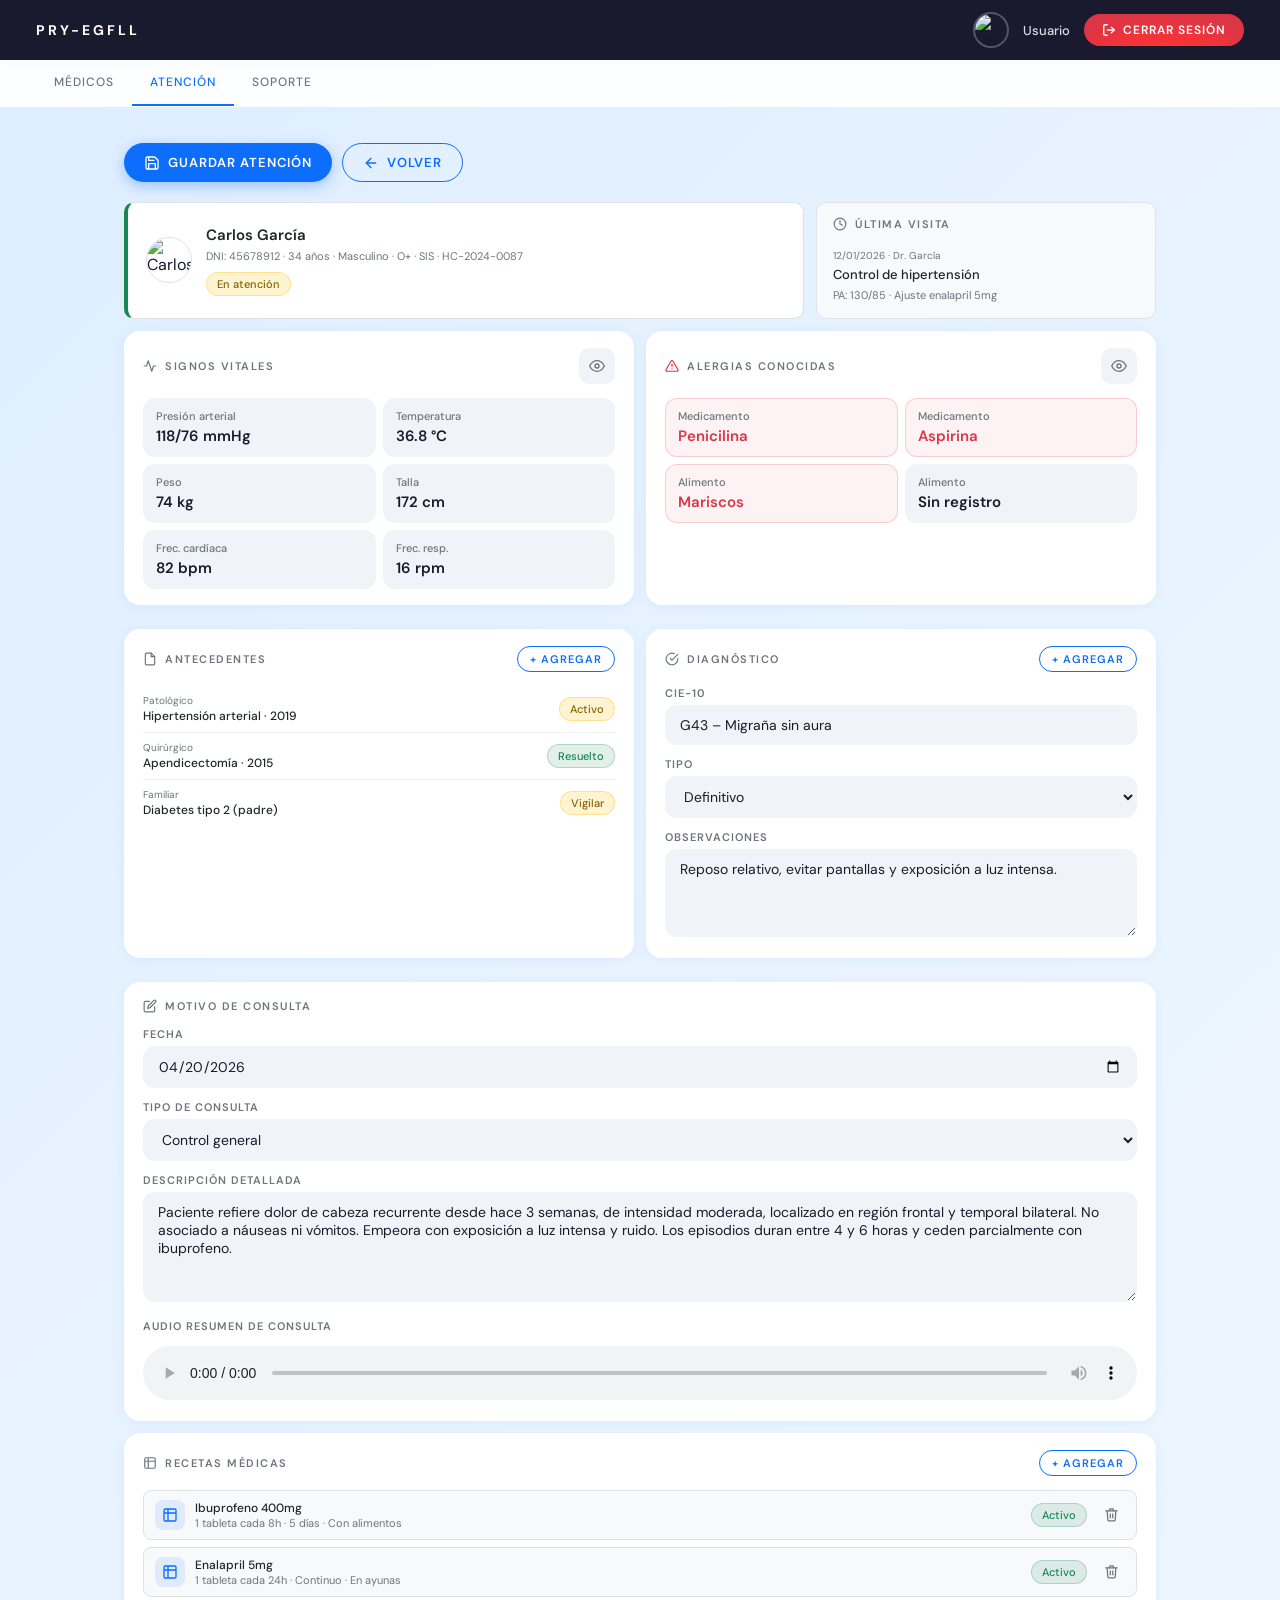
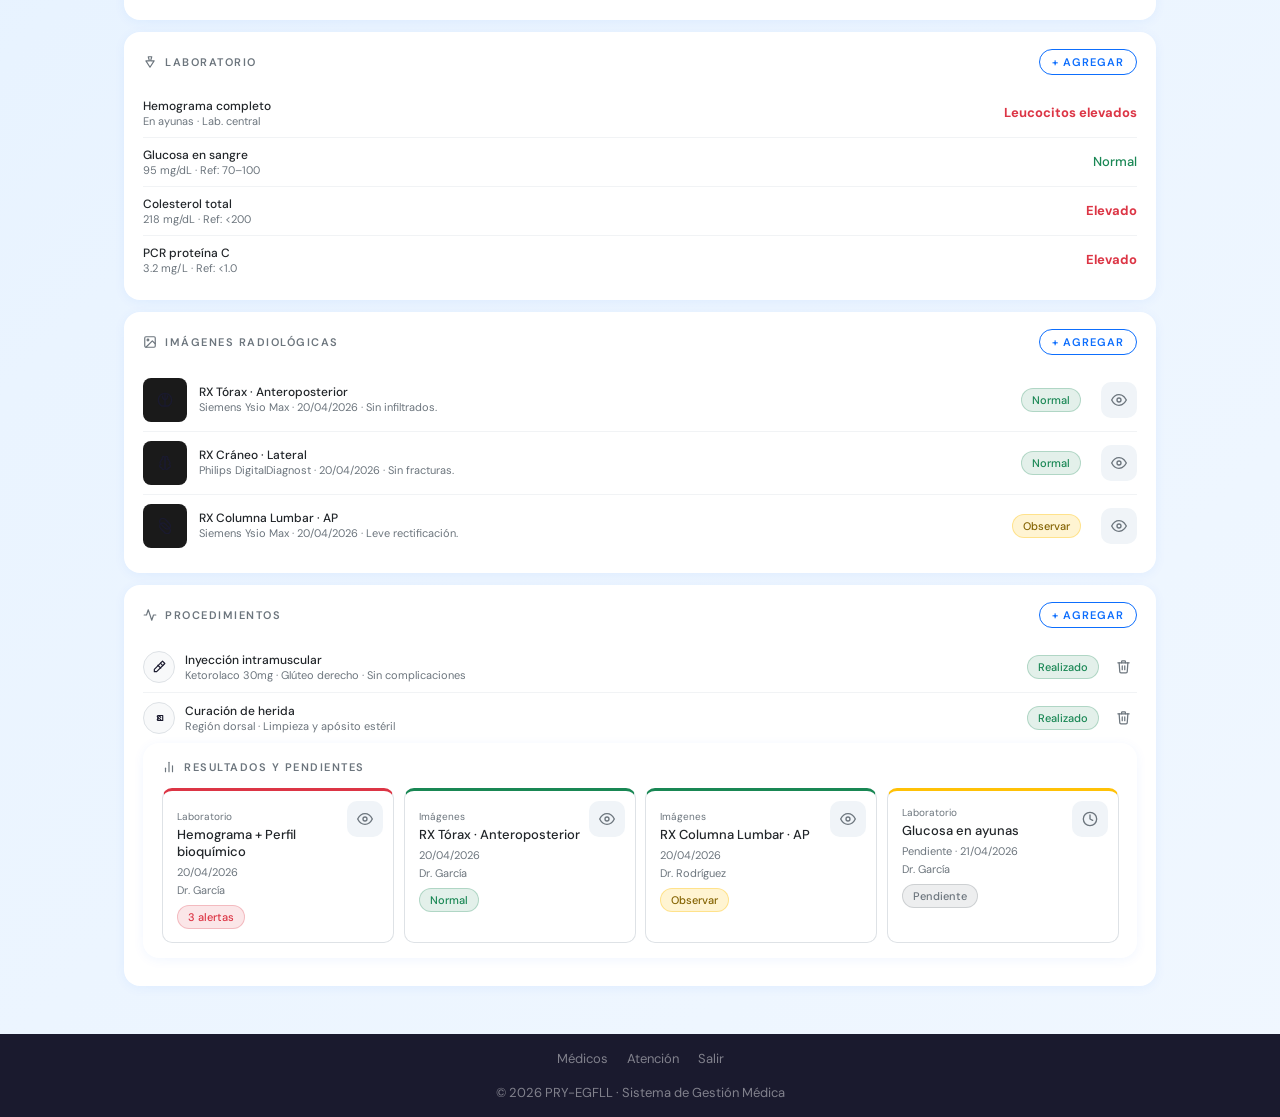
==== commit ba40f49e: "Add files via upload" ====
--- a/atencion.html
+++ b/atencion.html
@@ -14,20 +14,24 @@
 <body>
 
   <header>
-    <h1>PRY-EGFLL</h1>
+    <div class="header-left">
+      <!-- botón hamburguesa visible solo en móvil -->
+      <button class="btn-hamburguesa" id="btn-hamburguesa" title="Menú">
+        <svg viewBox="0 0 24 24"><line x1="3" y1="6" x2="21" y2="6"/><line x1="3" y1="12" x2="21" y2="12"/><line x1="3" y1="18" x2="21" y2="18"/></svg>
+      </button>
+      <h1>PRY-EGFLL</h1>
+    </div>
     <div class="header-user">
-      <img class="header-avatar" src="https://picsum.photos/300/300?1" alt="Usuario" />
-      <span class="header-name">Dr. Usuario</span>
-      <a href="index.html">
-        <button class="btn-logout" type="button">
-          <svg width="14" height="14" viewBox="0 0 24 24" fill="none" stroke="currentColor" stroke-width="2.2" stroke-linecap="round" stroke-linejoin="round"><path d="M9 21H5a2 2 0 0 1-2-2V5a2 2 0 0 1 2-2h4"/><polyline points="16 17 21 12 16 7"/><line x1="21" y1="12" x2="9" y2="12"/></svg>
-          <span>Cerrar sesión</span>
-        </button>
-      </a>
+      <img class="header-avatar" src="https://randomuser.me/api/portraits/men/32.jpg" alt="Usuario" />
+      <span class="header-name" id="header-nombre">Usuario</span>
+      <button class="btn-logout" id="btn-logout" type="button">
+        <svg width="14" height="14" viewBox="0 0 24 24" fill="none" stroke="currentColor" stroke-width="2.2" stroke-linecap="round" stroke-linejoin="round"><path d="M9 21H5a2 2 0 0 1-2-2V5a2 2 0 0 1 2-2h4"/><polyline points="16 17 21 12 16 7"/><line x1="21" y1="12" x2="9" y2="12"/></svg>
+        <span>Cerrar sesión</span>
+      </button>
     </div>
   </header>
 
-  <nav>
+  <nav id="nav-menu">
     <ul>
       <li><a href="medicos.html">Médicos</a></li>
       <li><a href="atencion.html" class="activo">Atención</a></li>
@@ -39,7 +43,7 @@
 
     <!-- acciones principales -->
     <div class="btn-group">
-      <button class="btn btn-primary">
+      <button class="btn btn-primary" id="btn-guardar">
         <svg width="16" height="16" viewBox="0 0 24 24" fill="none" stroke="currentColor" stroke-width="2" stroke-linecap="round" stroke-linejoin="round"><path d="M19 21H5a2 2 0 0 1-2-2V5a2 2 0 0 1 2-2h11l5 5v11a2 2 0 0 1-2 2z"/><polyline points="17 21 17 13 7 13 7 21"/><polyline points="7 3 7 8 15 8"/></svg>
         Guardar atención
       </button>
@@ -54,7 +58,7 @@
     <!-- FILA 1 — paciente + última visita -->
     <div class="g-pac zona-1" style="gap:12px; margin-bottom:12px;">
       <div class="pac-header">
-        <img src="https://picsum.photos/300/300?1" alt="Carlos García" />
+        <img src="https://randomuser.me/api/portraits/men/32.jpg" alt="Carlos García" />
         <div>
           <div class="pac-nombre">Carlos García</div>
           <div class="pac-meta">DNI: 45678912 · 34 años · Masculino · O+ · SIS · HC-2024-0087</div>
@@ -82,6 +86,9 @@
             <svg width="14" height="14" viewBox="0 0 24 24" fill="none" stroke="#6c757d" stroke-width="2" stroke-linecap="round" stroke-linejoin="round"><polyline points="22 12 18 12 15 21 9 3 6 12 2 12"/></svg>
             Signos vitales
           </div>
+          <button class="btn-icon" title="Ver todos">
+            <svg width="15" height="15" viewBox="0 0 24 24" fill="none" stroke="currentColor" stroke-width="2" stroke-linecap="round" stroke-linejoin="round"><path d="M1 12s4-8 11-8 11 8 11 8-4 8-11 8-11-8-11-8z"/><circle cx="12" cy="12" r="3"/></svg>
+          </button>
         </div>
         <div class="chips-grid">
           <div class="chip"><div class="chip-label">Presión arterial</div><div class="chip-valor">118/76 mmHg</div></div>
@@ -98,6 +105,9 @@
             <svg width="14" height="14" viewBox="0 0 24 24" fill="none" stroke="#dc3545" stroke-width="2" stroke-linecap="round" stroke-linejoin="round"><path d="M10.29 3.86L1.82 18a2 2 0 0 0 1.71 3h16.94a2 2 0 0 0 1.71-3L13.71 3.86a2 2 0 0 0-3.42 0z"/><line x1="12" y1="9" x2="12" y2="13"/><line x1="12" y1="17" x2="12.01" y2="17"/></svg>
             Alergias conocidas
           </div>
+          <button class="btn-icon" title="Ver todas">
+            <svg width="15" height="15" viewBox="0 0 24 24" fill="none" stroke="currentColor" stroke-width="2" stroke-linecap="round" stroke-linejoin="round"><path d="M1 12s4-8 11-8 11 8 11 8-4 8-11 8-11-8-11-8z"/><circle cx="12" cy="12" r="3"/></svg>
+          </button>
         </div>
         <div class="chips-grid">
           <div class="chip alerta"><div class="chip-label">Medicamento</div><div class="chip-valor danger">Penicilina</div></div>
@@ -169,22 +179,24 @@
           <svg width="14" height="14" viewBox="0 0 24 24" fill="none" stroke="#6c757d" stroke-width="2" stroke-linecap="round" stroke-linejoin="round"><path d="M9 3H5a2 2 0 0 0-2 2v4m6-6h10a2 2 0 0 1 2 2v4M9 3v18m0 0h10a2 2 0 0 0 2-2V9M9 21H5a2 2 0 0 1-2-2V9m0 0h18"/></svg>
           Recetas médicas
         </div>
-        <button class="btn btn-outline" style="padding:5px 12px; font-size:11px;">+ Agregar</button>
-      </div>
-      <div class="receta-item">
+        <button class="btn btn-outline" id="btn-agregar-receta" style="padding:5px 12px; font-size:11px;">+ Agregar</button>
+      </div>
+      <div id="tabla-recetas"><div class="receta-item" id="receta-1">
         <div class="receta-ico">
           <svg width="16" height="16" viewBox="0 0 24 24" fill="none" stroke="#0d6efd" stroke-width="2" stroke-linecap="round" stroke-linejoin="round"><path d="M9 3H5a2 2 0 0 0-2 2v4m6-6h10a2 2 0 0 1 2 2v4M9 3v18m0 0h10a2 2 0 0 0 2-2V9M9 21H5a2 2 0 0 1-2-2V9m0 0h18"/></svg>
         </div>
         <div style="flex:1"><div class="receta-nombre">Ibuprofeno 400mg</div><div class="receta-dosis">1 tableta cada 8h · 5 días · Con alimentos</div></div>
         <span class="badge b-success">Activo</span>
-      </div>
-      <div class="receta-item">
+        <button class="btn-eliminar" onclick="eliminarReceta(1)" title="Eliminar"><svg viewBox="0 0 24 24" fill="none" stroke="currentColor" stroke-width="2" stroke-linecap="round" stroke-linejoin="round"><polyline points="3 6 5 6 21 6"/><path d="M19 6l-1 14a2 2 0 0 1-2 2H8a2 2 0 0 1-2-2L5 6"/><path d="M10 11v6"/><path d="M14 11v6"/><path d="M9 6V4a1 1 0 0 1 1-1h4a1 1 0 0 1 1 1v2"/></svg></button>
+      </div>
+      <div class="receta-item" id="receta-2">
         <div class="receta-ico">
           <svg width="16" height="16" viewBox="0 0 24 24" fill="none" stroke="#0d6efd" stroke-width="2" stroke-linecap="round" stroke-linejoin="round"><path d="M9 3H5a2 2 0 0 0-2 2v4m6-6h10a2 2 0 0 1 2 2v4M9 3v18m0 0h10a2 2 0 0 0 2-2V9M9 21H5a2 2 0 0 1-2-2V9m0 0h18"/></svg>
         </div>
         <div style="flex:1"><div class="receta-nombre">Enalapril 5mg</div><div class="receta-dosis">1 tableta cada 24h · Continuo · En ayunas</div></div>
         <span class="badge b-success">Activo</span>
-      </div>
+        <button class="btn-eliminar" onclick="eliminarReceta(2)" title="Eliminar"><svg viewBox="0 0 24 24" fill="none" stroke="currentColor" stroke-width="2" stroke-linecap="round" stroke-linejoin="round"><polyline points="3 6 5 6 21 6"/><path d="M19 6l-1 14a2 2 0 0 1-2 2H8a2 2 0 0 1-2-2L5 6"/><path d="M10 11v6"/><path d="M14 11v6"/><path d="M9 6V4a1 1 0 0 1 1-1h4a1 1 0 0 1 1 1v2"/></svg></button>
+      </div></div>
     </div>
 
     <!-- FILA 6 — laboratorio -->
@@ -192,7 +204,7 @@
       <div class="bloque-titulo">
         <div class="bloque-titulo-left">
           <svg width="14" height="14" viewBox="0 0 24 24" fill="none" stroke="#6c757d" stroke-width="2" stroke-linecap="round" stroke-linejoin="round"><path d="M9 3l2 7H5l7 11 7-11h-6l2-7H9z"/></svg>
-          Laboratorio - Solicitado
+          Laboratorio
         </div>
         <button class="btn btn-outline" style="padding:5px 12px; font-size:11px;">+ Agregar</button>
       </div>
@@ -207,24 +219,39 @@
       <div class="bloque-titulo">
         <div class="bloque-titulo-left">
           <svg width="14" height="14" viewBox="0 0 24 24" fill="none" stroke="#6c757d" stroke-width="2" stroke-linecap="round" stroke-linejoin="round"><rect x="3" y="3" width="18" height="18" rx="2" ry="2"/><circle cx="8.5" cy="8.5" r="1.5"/><polyline points="21 15 16 10 5 21"/></svg>
-          Imágenes radiológicas - Solicitadas
+          Imágenes radiológicas
         </div>
         <button class="btn btn-outline" style="padding:5px 12px; font-size:11px;">+ Agregar</button>
       </div>
       <div class="rx-row">
         <div class="rx-thumb"><svg width="16" height="16" viewBox="0 0 24 24" fill="none" stroke="currentColor" stroke-width="2" stroke-linecap="round" stroke-linejoin="round"><path d="M12 2a10 10 0 0 1 10 10c0 4-2 7-5 9H7c-3-2-5-5-5-9A10 10 0 0 1 12 2z"/><path d="M12 2v20M8 6c0 4 4 6 4 6s4-2 4-6"/></svg></div>
-        <div class="rx-info" style="flex:1"><div class="rx-tipo">RX Tórax · Anteroposterior</div><div class="rx-desc">Siemens Ysio Max · 20/04/2026 · Sin infiltrados.</div></div>
+        <div class="rx-info"><div class="rx-tipo">RX Tórax · Anteroposterior</div><div class="rx-desc">Siemens Ysio Max · 20/04/2026 · Sin infiltrados.</div></div>
         <span class="badge b-success">Normal</span>
+        <a href="resultado-imagen.html">
+          <button class="btn-icon" style="margin-left:8px" title="Ver imagen">
+            <svg width="15" height="15" viewBox="0 0 24 24" fill="none" stroke="currentColor" stroke-width="2" stroke-linecap="round" stroke-linejoin="round"><path d="M1 12s4-8 11-8 11 8 11 8-4 8-11 8-11-8-11-8z"/><circle cx="12" cy="12" r="3"/></svg>
+          </button>
+        </a>
       </div>
       <div class="rx-row">
         <div class="rx-thumb"><svg width="16" height="16" viewBox="0 0 24 24" fill="none" stroke="currentColor" stroke-width="2" stroke-linecap="round" stroke-linejoin="round"><path d="M9.5 2A2.5 2.5 0 0 1 12 4.5v15a2.5 2.5 0 0 1-4.96-.46 2.5 2.5 0 0 1-1.07-4.96A3 3 0 0 1 6 9a3 3 0 0 1 2.5-2.96A2.5 2.5 0 0 1 9.5 2"/><path d="M14.5 2A2.5 2.5 0 0 0 12 4.5v15a2.5 2.5 0 0 0 4.96-.46 2.5 2.5 0 0 0 1.07-4.96A3 3 0 0 0 18 9a3 3 0 0 0-2.5-2.96A2.5 2.5 0 0 0 14.5 2"/></svg></div>
-        <div class="rx-info" style="flex:1"><div class="rx-tipo">RX Cráneo · Lateral</div><div class="rx-desc">Philips DigitalDiagnost · 20/04/2026 · Sin fracturas.</div></div>
+        <div class="rx-info"><div class="rx-tipo">RX Cráneo · Lateral</div><div class="rx-desc">Philips DigitalDiagnost · 20/04/2026 · Sin fracturas.</div></div>
         <span class="badge b-success">Normal</span>
+        <a href="resultado-imagen.html">
+          <button class="btn-icon" style="margin-left:8px" title="Ver imagen">
+            <svg width="15" height="15" viewBox="0 0 24 24" fill="none" stroke="currentColor" stroke-width="2" stroke-linecap="round" stroke-linejoin="round"><path d="M1 12s4-8 11-8 11 8 11 8-4 8-11 8-11-8-11-8z"/><circle cx="12" cy="12" r="3"/></svg>
+          </button>
+        </a>
       </div>
       <div class="rx-row">
         <div class="rx-thumb"><svg width="16" height="16" viewBox="0 0 24 24" fill="none" stroke="currentColor" stroke-width="2" stroke-linecap="round" stroke-linejoin="round"><path d="M18.2 7.8c1 1 1.8 2.2 1.8 3.7a5 5 0 0 1-5 5c-1.5 0-2.8-.8-3.7-1.8L5.8 9.2C4.8 8.2 4 7 4 5.5a5 5 0 0 1 5-5c1.5 0 2.8.8 3.7 1.8l5.5 5.5z"/><path d="M5.8 16.2c-1-1-1.8-2.2-1.8-3.7a5 5 0 0 1 5-5c1.5 0 2.8.8 3.7 1.8l5.5 5.5c1 1 1.8 2.2 1.8 3.7a5 5 0 0 1-5 5c-1.5 0-2.8-.8-3.7-1.8l-5.5-5.5z"/></svg></div>
-        <div class="rx-info" style="flex:1"><div class="rx-tipo">RX Columna Lumbar · AP</div><div class="rx-desc">Siemens Ysio Max · 20/04/2026 · Leve rectificación.</div></div>
-        <span class="badge b-warning">Prioritaria</span>
+        <div class="rx-info"><div class="rx-tipo">RX Columna Lumbar · AP</div><div class="rx-desc">Siemens Ysio Max · 20/04/2026 · Leve rectificación.</div></div>
+        <span class="badge b-warning">Observar</span>
+        <a href="resultado-imagen.html">
+          <button class="btn-icon" style="margin-left:8px" title="Ver imagen">
+            <svg width="15" height="15" viewBox="0 0 24 24" fill="none" stroke="currentColor" stroke-width="2" stroke-linecap="round" stroke-linejoin="round"><path d="M1 12s4-8 11-8 11 8 11 8-4 8-11 8-11-8-11-8z"/><circle cx="12" cy="12" r="3"/></svg>
+          </button>
+        </a>
       </div>
     </div>
 
@@ -235,26 +262,27 @@
           <svg width="14" height="14" viewBox="0 0 24 24" fill="none" stroke="#6c757d" stroke-width="2" stroke-linecap="round" stroke-linejoin="round"><polyline points="22 12 18 12 15 21 9 3 6 12 2 12"/></svg>
           Procedimientos
         </div>
-        <button class="btn btn-outline" style="padding:5px 12px; font-size:11px;">+ Agregar</button>
-      </div>
-      <div class="proc-item">
+        <button class="btn btn-outline" id="btn-agregar-proc" style="padding:5px 12px; font-size:11px;">+ Agregar</button>
+      </div>
+      <div id="lista-procedimientos"><div class="proc-item" id="proc-1">
         <div class="proc-ico"><svg width="14" height="14" viewBox="0 0 24 24" fill="none" stroke="currentColor" stroke-width="2" stroke-linecap="round" stroke-linejoin="round"><path d="M18 2l4 4-14 14H4v-4L18 2z"/><path d="M14.5 5.5l4 4"/><line x1="10" y1="9" x2="15" y2="14"/></svg></div>
         <div style="flex:1"><div class="proc-nombre">Inyección intramuscular</div><div class="proc-sub">Ketorolaco 30mg · Glúteo derecho · Sin complicaciones</div></div>
         <span class="badge b-success">Realizado</span>
-      </div>
-      <div class="proc-item">
+        <button class="btn-eliminar" onclick="eliminarProcedimiento(1)" title="Eliminar"><svg viewBox="0 0 24 24" fill="none" stroke="currentColor" stroke-width="2" stroke-linecap="round" stroke-linejoin="round"><polyline points="3 6 5 6 21 6"/><path d="M19 6l-1 14a2 2 0 0 1-2 2H8a2 2 0 0 1-2-2L5 6"/><path d="M10 11v6"/><path d="M14 11v6"/><path d="M9 6V4a1 1 0 0 1 1-1h4a1 1 0 0 1 1 1v2"/></svg></button>
+      </div>
+      <div class="proc-item" id="proc-2">
         <div class="proc-ico"><svg width="14" height="14" viewBox="0 0 24 24" fill="none" stroke="currentColor" stroke-width="2" stroke-linecap="round" stroke-linejoin="round"><path d="M7.5 10.5l6-6 6 6-6 6-6-6z" transform="rotate(45 12 12)"/><line x1="9" y1="9" x2="11" y2="11"/><line x1="13" y1="13" x2="15" y2="15"/><line x1="9" y1="15" x2="11" y2="13"/><line x1="13" y1="9" x2="15" y2="11"/></svg></div>
         <div style="flex:1"><div class="proc-nombre">Curación de herida</div><div class="proc-sub">Región dorsal · Limpieza y apósito estéril</div></div>
         <span class="badge b-success">Realizado</span>
-      </div>
-    </div>
+        <button class="btn-eliminar" onclick="eliminarProcedimiento(2)" title="Eliminar"><svg viewBox="0 0 24 24" fill="none" stroke="currentColor" stroke-width="2" stroke-linecap="round" stroke-linejoin="round"><polyline points="3 6 5 6 21 6"/><path d="M19 6l-1 14a2 2 0 0 1-2 2H8a2 2 0 0 1-2-2L5 6"/><path d="M10 11v6"/><path d="M14 11v6"/><path d="M9 6V4a1 1 0 0 1 1-1h4a1 1 0 0 1 1 1v2"/></svg></button>
+      </div></div>
 
     <!-- FILA 9 — resultados y pendientes -->
     <div class="bloque zona-9">
       <div class="bloque-titulo">
         <div class="bloque-titulo-left">
           <svg width="14" height="14" viewBox="0 0 24 24" fill="none" stroke="#6c757d" stroke-width="2" stroke-linecap="round" stroke-linejoin="round"><line x1="18" y1="20" x2="18" y2="10"/><line x1="12" y1="20" x2="12" y2="4"/><line x1="6" y1="20" x2="6" y2="14"/></svg>
-          Resultados sin revisar
+          Resultados y pendientes
         </div>
       </div>
       <div class="resultados-grid">
@@ -322,5 +350,75 @@
     &copy; 2026 PRY-EGFLL &middot; Sistema de Gestión Médica
   </footer>
 
+
+  <!-- Modal confirmación cerrar sesión -->
+  <div class="modal-overlay" id="modal-cerrar">
+    <div class="modal-box">
+      <div class="modal-icono modal-icono-warn">
+        <svg width="28" height="28" viewBox="0 0 24 24" fill="none" stroke="#856404" stroke-width="2" stroke-linecap="round" stroke-linejoin="round"><path d="M10.29 3.86L1.82 18a2 2 0 0 0 1.71 3h16.94a2 2 0 0 0 1.71-3L13.71 3.86a2 2 0 0 0-3.42 0z"/><line x1="12" y1="9" x2="12" y2="13"/><line x1="12" y1="17" x2="12.01" y2="17"/></svg>
+      </div>
+      <div class="modal-titulo">¿Cerrar sesión?</div>
+      <div class="modal-mensaje">¿Estás seguro que deseas salir del sistema?</div>
+      <div class="modal-btns">
+        <button class="btn btn-danger" onclick="cerrarSesion()">Sí, salir</button>
+        <button class="btn btn-outline" onclick="cancelarCerrarSesion()">Cancelar</button>
+      </div>
+    </div>
+  </div>
+  <script src="js/main.js"></script>
+
+  <!-- Modal confirmación guardar atención -->
+  <div class="modal-overlay" id="modal-guardar">
+    <div class="modal-box">
+      <div class="modal-icono modal-icono-ok">
+        <svg width="28" height="28" viewBox="0 0 24 24" fill="none" stroke="#198754" stroke-width="2" stroke-linecap="round" stroke-linejoin="round"><path d="M19 21H5a2 2 0 0 1-2-2V5a2 2 0 0 1 2-2h11l5 5v11a2 2 0 0 1-2 2z"/><polyline points="17 21 17 13 7 13 7 21"/></svg>
+      </div>
+      <div class="modal-titulo">¿Guardar atención?</div>
+      <div class="modal-mensaje">Se registrará la atención del paciente y volverás al listado.</div>
+      <div class="modal-btns">
+        <button class="btn btn-primary" onclick="aceptarGuardar()">Sí, guardar</button>
+        <button class="btn btn-outline" onclick="cancelarGuardar()">Cancelar</button>
+      </div>
+    </div>
+  </div>
+
+  <!-- Modal agregar receta -->
+  <div class="modal-overlay" id="modal-receta">
+    <div class="modal-box">
+      <div class="modal-titulo">Nueva receta</div>
+      <div class="modal-form">
+        <label class="f-label" for="input-medicamento">Medicamento</label>
+        <input type="text" id="input-medicamento" placeholder="Ej: Paracetamol 500mg" />
+        <label class="f-label" for="input-dosis">Dosis e indicaciones</label>
+        <input type="text" id="input-dosis" placeholder="Ej: 1 tableta cada 8h · 5 días" />
+        <div class="modal-error" id="receta-error"></div>
+      </div>
+      <div class="modal-btns" style="margin-top:20px;">
+        <button class="btn btn-primary" onclick="agregarReceta()">Agregar</button>
+        <button class="btn btn-outline" onclick="cerrarModalReceta()">Cancelar</button>
+      </div>
+    </div>
+  </div>
+
+  <!-- Modal agregar procedimiento -->
+  <div class="modal-overlay" id="modal-procedimiento">
+    <div class="modal-box">
+      <div class="modal-titulo">Nuevo procedimiento</div>
+      <div class="modal-form">
+        <label class="f-label" for="input-procedimiento">Procedimiento</label>
+        <input type="text" id="input-procedimiento" placeholder="Ej: Curación de herida" />
+        <label class="f-label" for="input-detalle-proc">Detalle</label>
+        <input type="text" id="input-detalle-proc" placeholder="Ej: Región dorsal · Sin complicaciones" />
+        <div class="modal-error" id="proc-error"></div>
+      </div>
+      <div class="modal-btns" style="margin-top:20px;">
+        <button class="btn btn-primary" onclick="agregarProcedimiento()">Agregar</button>
+        <button class="btn btn-outline" onclick="cerrarModalProcedimiento()">Cancelar</button>
+      </div>
+    </div>
+  </div>
+
+  <script src="js/atencion.js"></script>
+
 </body>
 </html>
--- a/css/global.css
+++ b/css/global.css
@@ -33,6 +33,11 @@
   justify-content: space-between;
   height: 60px;
   box-shadow: 0 2px 16px rgba(0,0,0,0.18);
+}
+.header-left {
+  display: flex;
+  align-items: center;
+  gap: 12px;                        /* espacio entre hamburguesa y título */
 }
 header h1 {
   font-size: 14px;
@@ -285,6 +290,7 @@
 .btn:active { transform: translateY(1px); }
 
 .btn-primary  { background-color: #0d6efd; color: #ffffff; box-shadow: 0 4px 14px rgba(13,110,253,0.35); }
+.btn-danger  { background-color: #dc3545; color: #ffffff; box-shadow: 0 4px 14px rgba(220,53,69,0.35); }
 .btn-primary:hover { background-color: #0b5ed7; transform: translateY(-1px); }
 
 .btn-outline  { background-color: transparent; color: #0d6efd; border: 1.5px solid #0d6efd; }
@@ -390,7 +396,109 @@
   .header-name { display: none; }       /* oculta nombre en móvil */
 }
 @media (max-width: 480px) {
-  header h1 { font-size: 11px; letter-spacing: 2px; }
+  .header-left {
+  display: flex;
+  align-items: center;
+  gap: 12px;                        /* espacio entre hamburguesa y título */
+}
+header h1 { font-size: 11px; letter-spacing: 2px; }
     .btn-group { flex-direction: column; }
   .btn { width: 100%; justify-content: center; }
 }
+
+/* ================================================
+   MENÚ HAMBURGUESA — visible solo en móvil
+   ================================================ */
+
+/* botón hamburguesa — oculto en desktop */
+.btn-hamburguesa {
+  display: none;
+  background: none;
+  border: none;
+  cursor: pointer;
+  padding: 4px;
+  color: rgba(255,255,255,0.85);
+}
+.btn-hamburguesa svg {
+  width: 24px; height: 24px;
+  stroke: rgba(255,255,255,0.85);
+  fill: none;
+  stroke-width: 2;
+  stroke-linecap: round;
+}
+
+/* en móvil muestra hamburguesa y oculta nav */
+@media (max-width: 768px) {
+  .btn-hamburguesa { display: block; }
+  #nav-menu {
+    display: none;
+    flex-direction: column;
+    position: absolute;
+    top: 60px; left: 0; right: 0;
+    background-color: #ffffff;
+    border-bottom: 1px solid #dee2e6;
+    z-index: 100;
+    box-shadow: 0 4px 16px rgba(0,0,0,0.1);
+  }
+  #nav-menu.nav-abierto { display: flex; }
+  #nav-menu ul { flex-direction: column; padding: 8px 0; }
+  #nav-menu ul li a { padding: 14px 24px; border-bottom: none; }
+  header { position: relative; }
+  .header-name { display: none; }
+}
+
+/* ================================================
+   MODALES — compartidos todas las páginas
+   ================================================ */
+
+/* fondo oscuro detrás del modal */
+.modal-overlay {
+  display: none;                    /* oculto por defecto */
+  position: fixed;
+  inset: 0;
+  background: rgba(0,0,0,0.45);
+  z-index: 200;
+  align-items: center;
+  justify-content: center;
+}
+
+/* caja del modal */
+.modal-box {
+  background: #ffffff;
+  border-radius: 20px;
+  padding: 32px 28px;
+  max-width: 380px;
+  width: 90%;
+  box-shadow: 0 20px 60px rgba(0,0,0,0.18);
+  text-align: center;
+  animation: fadeInDown 0.3s ease both;
+}
+
+/* ícono del modal */
+.modal-icono {
+  width: 56px; height: 56px;
+  border-radius: 50%;
+  display: flex; align-items: center; justify-content: center;
+  margin: 0 auto 16px;
+  font-size: 24px;
+}
+.modal-icono-ok    { background: rgba(25,135,84,0.12); }
+.modal-icono-error { background: rgba(220,53,69,0.12); }
+.modal-icono-warn  { background: rgba(255,193,7,0.15); }
+
+.modal-titulo  { font-size: 18px; font-weight: 700; color: #1a1a2e; margin-bottom: 8px; }
+.modal-mensaje { font-size: 14px; color: #6c757d; line-height: 1.6; margin-bottom: 24px; }
+
+/* botones del modal */
+.modal-btns { display: flex; gap: 10px; justify-content: center; }
+.modal-btns .btn { min-width: 110px; justify-content: center; }
+
+/* modal de formulario — inputs dentro */
+.modal-form { text-align: left; }
+.modal-form .f-label { margin-top: 14px; }
+.modal-error {
+  font-size: 12px;
+  color: #dc3545;
+  margin-top: 8px;
+  min-height: 18px;
+}
--- a/css/atencion.css
+++ b/css/atencion.css
@@ -112,7 +112,7 @@
 .rx-thumb {
   width: 44px; height: 44px;
   border-radius: 8px;
-  background-color: paleturquoise;       /* fondo oscuro para RX */
+  background-color: #1a1a1a;       /* fondo oscuro para RX */
   display: flex; align-items: center; justify-content: center;
   font-size: 20px;
   flex-shrink: 0;
@@ -120,6 +120,7 @@
 }
 .rx-tipo { font-size: 12px; font-weight: 500; color: #212529; }
 .rx-desc { font-size: 11px; color: #6c757d; line-height: 1.4; }
+.rx-info  { flex: 1; }          /* contenedor texto junto al thumb */
 
 /* ================================================
    PROCEDIMIENTOS
@@ -197,3 +198,32 @@
   .resultados-grid { grid-template-columns: 1fr; }
   .pac-header { flex-direction: column; text-align: center; }
 }
+
+/* ================================================
+   BOTÓN ELIMINAR — ícono tacho
+   ================================================ */
+.btn-eliminar {
+  background: none;
+  border: none;
+  width: 28px; height: 28px;
+  border-radius: 8px;
+  display: flex;
+  align-items: center;
+  justify-content: center;
+  cursor: pointer;
+  color: #6c757d;
+  flex-shrink: 0;
+  transition: background-color 0.2s ease, color 0.2s ease;
+}
+.btn-eliminar:hover {
+  background-color: rgba(220,53,69,0.1);
+  color: #dc3545;
+}
+.btn-eliminar svg {
+  width: 15px; height: 15px;
+  stroke: currentColor;
+  fill: none;
+  stroke-width: 2;
+  stroke-linecap: round;
+  stroke-linejoin: round;
+}
